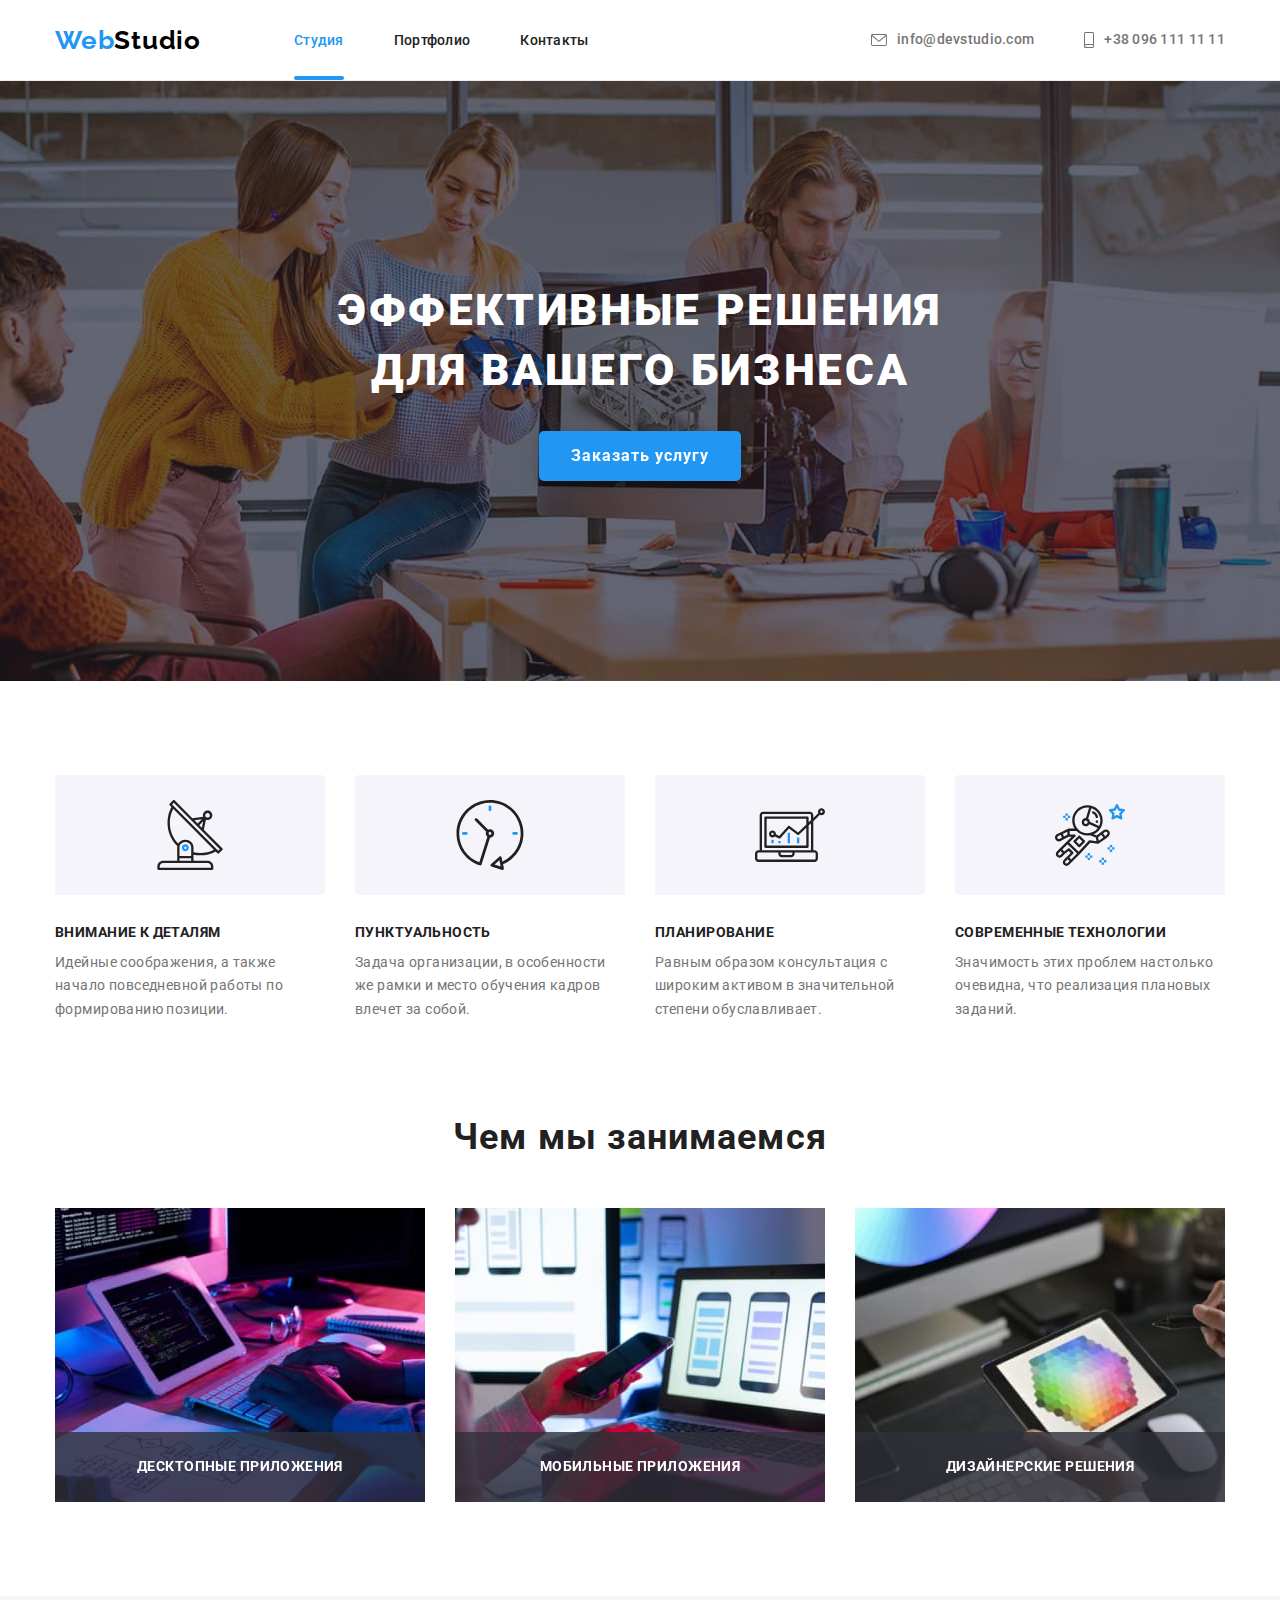
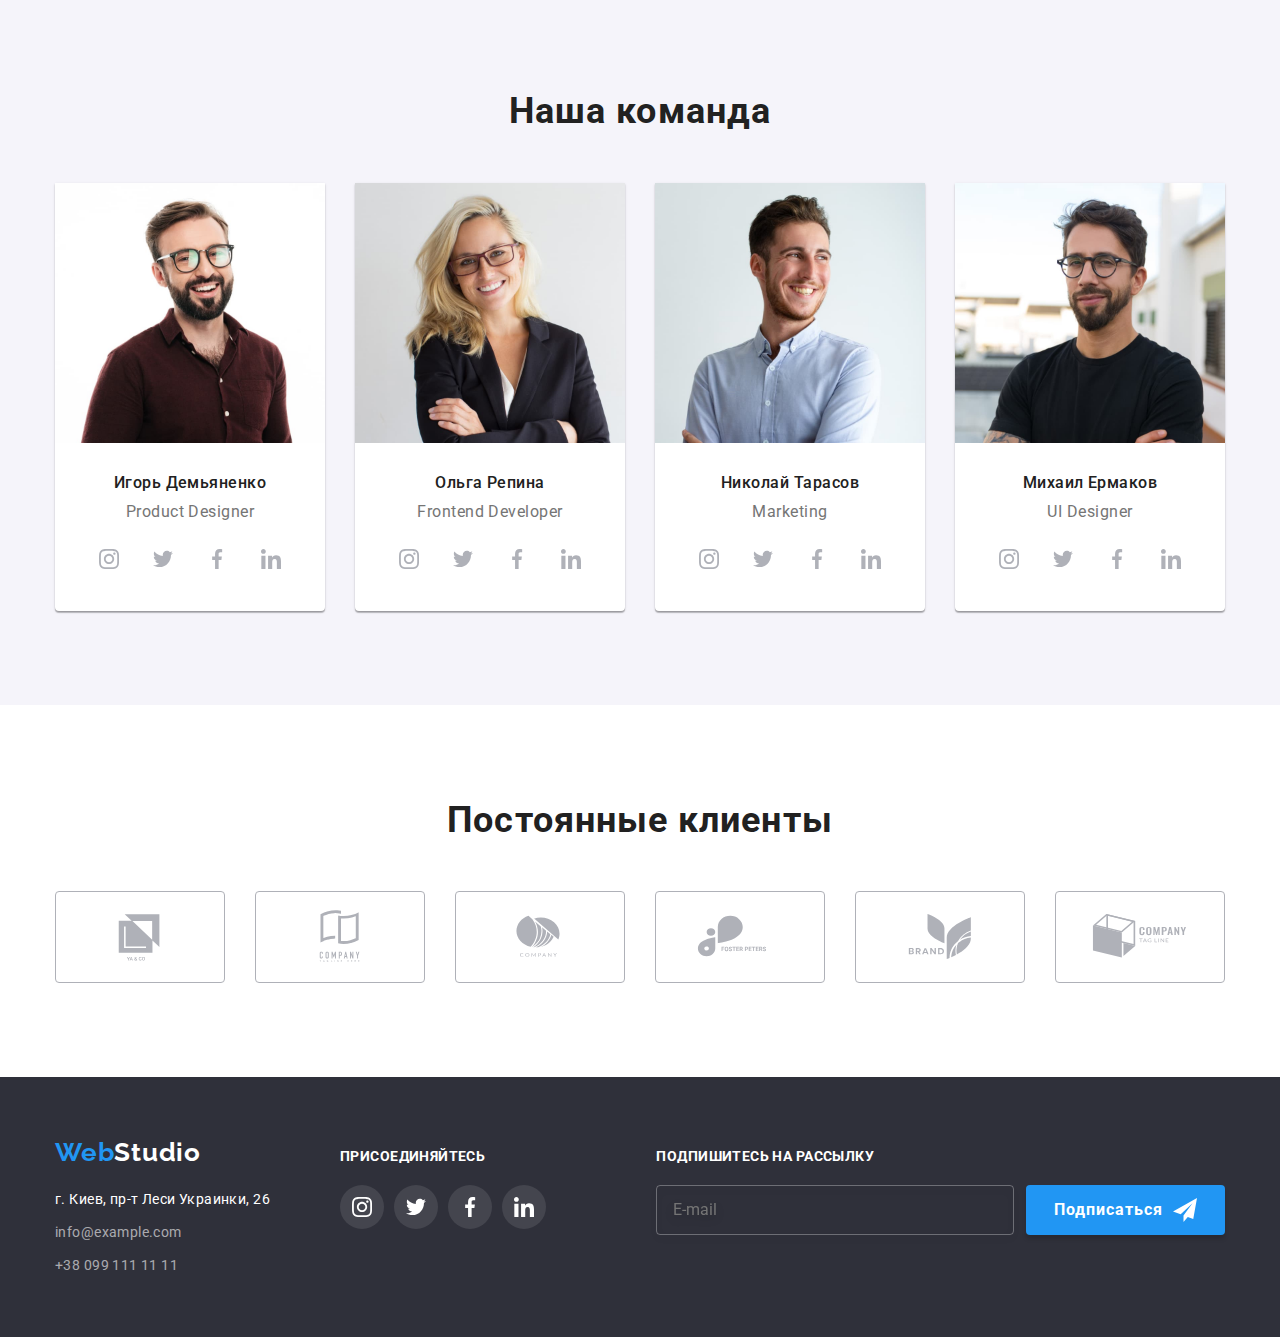
==== index.html @ 5e2c4883 "исходники" ====
<!DOCTYPE html>
<html lang="ru">
  <head>
    <meta charset="UTF-8" />
    <meta http-equiv="X-UA-Compatible" content="IE=edge" />
    <meta name="viewport" content="width=device-width, initial-scale=1.0" />
    <title>Студия</title>
    <link rel="icon" type="image/png" href=".//images/logo-webstudio.svg" />
    <link
      href="https://fonts.googleapis.com/css2?family=Raleway:wght@700&family=Roboto:wght@400;500;700;900&display=swap"
      rel="stylesheet"
    />
    <link
      rel="stylesheet"
      href="https://cdnjs.cloudflare.com/ajax/libs/modern-normalize/1.1.0/modern-normalize.min.css"
    />
    <link rel="stylesheet" href="./css/styles.css" />
  </head>

  <body>
    <!-- Хэдэр -->
    <header class="header">
      <div class="container">
        <nav class="header-nav">
          <a class="logo" lang="en" href="./index.html"
            >Web<span class="logo-black">Studio</span></a
          >
          <ul class="header-nav-list">
            <li class="header-nav-item">
              <a class="header-nav-link current" href="./index.html">Студия</a>
            </li>
            <li class="header-nav-item">
              <a class="header-nav-link" href="./portfolio.html">Портфолио</a>
            </li>
            <li class="header-nav-item">
              <a class="header-nav-link" href="">Контакты</a>
            </li>
          </ul>
        </nav>

        <ul class="header-contacts-list">
          <li class="header-contacts-item">
            <a class="header-contacts" lang="en" href="mailto:info@devstudio.com">
              <svg class="header-icon" width="16" height="12">
                <use href="./images/icons.svg#mail"></use>
              </svg>
              info@devstudio.com
            </a>
          </li>
          <li class="header-contacts-item">
            <a class="header-contacts" href="tel:+380961111111">
              <svg class="header-icon" width="10" height="16">
                <use href="./images/icons.svg#phone"></use>
              </svg>
              +38 096 111 11 11
            </a>
          </li>
        </ul>
      </div>
    </header>

    <!-- Герой -->
    <main>
      <section class="hero section">
        <div class="container">
          <h1 class="hero-title">
            Эффективные решения <br />
            для вашего бизнеса
          </h1>
          <button class="hero-btn" type="button" data-modal-open>Заказать услугу</button>
        </div>
      </section>

      <!-- Модалка -->

      <div class="backdrop is-hidden" data-modal>
        <div class="modal">
          <button class="modal-close-btn" type="button" data-modal-close>
            <svg width="11" height="11">
              <use href="./images/icons.svg#close-modal-btn"></use>
            </svg>
          </button>

          <p class="modal-title">Оставьте свои данные, мы вам перезвоним</p>

          <form name="modal-form">
            <div class="form-wrapper">
              <label class="form-label" for="name">Имя</label>
              <input class="form-input" type="text" name="name" id="name" />
              <svg class="form-icon" width="18" height="18">
                <use href="./images/icons.svg#modal-icon-1"></use>
              </svg>
            </div>
            <div class="form-wrapper">
              <label class="form-label" for="tel">Телефон</label>
              <input class="form-input" type="tel" name="phone" id="tel" />
              <svg class="form-icon" width="18" height="18">
                <use href="./images/icons.svg#modal-icon-2"></use>
              </svg>
            </div>
            <div class="form-wrapper">
              <label class="form-label" for="mail">Почта</label>
              <input class="form-input" type="mail" name="mail" id="mail" />
              <svg class="form-icon" width="18" height="18">
                <use href="./images/icons.svg#modal-icon-3"></use>
              </svg>
            </div>
            <div class="form-wrapper">
              <label class="form-label" for="comment">Комментарий</label>
              <textarea
                class="form-textarea"
                name="comment"
                id="comment"
                placeholder="Введите текст"
              ></textarea>
            </div>

            <label class="agreements-label" for="agreements">
              <input class="agreements-input" type="checkbox" name="agreements" id="agreements" />
              <span class="agreements-checkbox">
                <svg width="15" height="15">
                  <use href="./images/icons.svg#check"></use>
                </svg>
              </span>
              Соглашаюсь с рассылкой и принимаю <a href="">Условия договора</a>
            </label>

            <button class="modal-submit-btn" type="submit">Отправить</button>
          </form>
        </div>
      </div>

      <!-- Преимущества -->
      <section class="advantages section">
        <div class="container">
          <h2 hidden>Преимущества</h2>
          <ul class="advantages-list">
            <li class="advantages-item">
              <div class="advanteges-box">
                <svg width="70" height="70">
                  <use href="./images/icons.svg#antenna"></use>
                </svg>
              </div>
              <h3 class="advantages-title">Внимание к деталям</h3>
              <p class="advantages-text">
                Идейные соображения, а также начало повседневной работы по формированию позиции.
              </p>
            </li>
            <li class="advantages-item">
              <div class="advanteges-box">
                <svg width="70" height="70">
                  <use href="./images/icons.svg#clock"></use>
                </svg>
              </div>
              <h3 class="advantages-title">Пунктуальность</h3>
              <p class="advantages-text">
                Задача организации, в особенности же рамки и место обучения кадров влечет за собой.
              </p>
            </li>
            <li class="advantages-item">
              <div class="advanteges-box">
                <svg width="70" height="70">
                  <use href="./images/icons.svg#diagram"></use>
                </svg>
              </div>
              <h3 class="advantages-title">Планирование</h3>
              <p class="advantages-text">
                Равным образом консультация с широким активом в значительной степени обуславливает.
              </p>
            </li>
            <li class="advantages-item">
              <div class="advanteges-box">
                <svg width="70" height="70">
                  <use href="./images/icons.svg#astronaut"></use>
                </svg>
              </div>
              <h3 class="advantages-title">Современные технологии</h3>
              <p class="advantages-text">
                Значимость этих проблем настолько очевидна, что реализация плановых заданий.
              </p>
            </li>
          </ul>
        </div>
      </section>

      <!-- Чем мы занимаемся -->
      <section class="benefits">
        <div class="container">
          <h2 class="benefits-title">Чем мы занимаемся</h2>
          <ul class="benefits-list">
            <li class="benefits-item">
              <img
                src="./images/studio/what-are-we-doing/what-are-we-doing-1.jpg"
                alt="Написание кода на планшете и компьютере"
                width="370"
                height="294"
              />
              <p class="benefits-text">Десктопные приложения</p>
            </li>
            <li class="benefits-item">
              <img
                src="./images/studio/what-are-we-doing/what-are-we-doing-2.jpg"
                alt="Адаптация приложения на мобильный телефон"
                width="370"
                height="294"
              />
              <p class="benefits-text">Мобильные приложения</p>
            </li>
            <li class="benefits-item">
              <img
                src="./images/studio/what-are-we-doing/what-are-we-doing-3.jpg"
                alt="Подбор цвета на цветовой палитре с планшета"
                width="370"
                height="294"
              />
              <p class="benefits-text">Дизайнерские решения</p>
            </li>
          </ul>
        </div>
      </section>

      <!-- Наша команда -->
      <section class="team section">
        <div class="container">
          <h2 class="team-title">Наша команда</h2>
          <ul class="team-list">
            <li class="team-item">
              <img
                src="./images/studio/our-team/our-team-igor-demyanenko.jpg"
                alt="Игорь Демьяненко Дизайнер продукта"
                width="270"
                height="260"
              />
              <div class="team-box">
                <h3 class="team-specialist">Игорь Демьяненко</h3>
                <p class="team-profession">Product Designer</p>
                <ul class="soсial-list">
                  <li class="social-item">
                    <a class="social-link" href="">
                      <svg class="social-icon" width="20" height="20">
                        <use href="./images/icons.svg#instagram"></use>
                      </svg>
                    </a>
                  </li>
                  <li class="social-item">
                    <a class="social-link" href="">
                      <svg class="social-icon" width="20" height="20">
                        <use href="./images/icons.svg#twitter"></use>
                      </svg>
                    </a>
                  </li>
                  <li class="social-item">
                    <a class="social-link" href="">
                      <svg class="social-icon" width="20" height="20">
                        <use href="./images/icons.svg#facebook"></use>
                      </svg>
                    </a>
                  </li>
                  <li class="social-item">
                    <a class="social-link" href="">
                      <svg class="social-icon" width="20" height="20">
                        <use href="./images/icons.svg#linkedin"></use>
                      </svg>
                    </a>
                  </li>
                </ul>
              </div>
            </li>
            <li class="team-item">
              <img
                src="./images/studio/our-team/our-team-olga-repina.jpg"
                alt="Ольга Репина Фронтенд-разработчик"
                width="270"
                height="260"
              />
              <div class="team-box">
                <h3 class="team-specialist">Ольга Репина</h3>
                <p class="team-profession">Frontend Developer</p>
                <ul class="soсial-list">
                  <li class="social-item">
                    <a class="social-link" href="">
                      <svg class="social-icon" width="20" height="20">
                        <use href="./images/icons.svg#instagram"></use>
                      </svg>
                    </a>
                  </li>
                  <li class="social-item">
                    <a class="social-link" href="">
                      <svg class="social-icon" width="20" height="20">
                        <use href="./images/icons.svg#twitter"></use>
                      </svg>
                    </a>
                  </li>
                  <li class="social-item">
                    <a class="social-link" href="">
                      <svg class="social-icon" width="20" height="20">
                        <use href="./images/icons.svg#facebook"></use>
                      </svg>
                    </a>
                  </li>
                  <li class="social-item">
                    <a class="social-link" href="">
                      <svg class="social-icon" width="20" height="20">
                        <use href="./images/icons.svg#linkedin"></use>
                      </svg>
                    </a>
                  </li>
                </ul>
              </div>
            </li>
            <li class="team-item">
              <img
                src="./images/studio/our-team/our-team-nikolai-tarasov.jpg"
                alt="Николай Тарасов Маркетолог"
                width="270"
                height="260"
              />
              <div class="team-box">
                <h3 class="team-specialist">Николай Тарасов</h3>
                <p class="team-profession">Marketing</p>
                <ul class="soсial-list">
                  <li class="social-item">
                    <a class="social-link" href="">
                      <svg class="social-icon" width="20" height="20">
                        <use href="./images/icons.svg#instagram"></use>
                      </svg>
                    </a>
                  </li>
                  <li class="social-item">
                    <a class="social-link" href="">
                      <svg class="social-icon" width="20" height="20">
                        <use href="./images/icons.svg#twitter"></use>
                      </svg>
                    </a>
                  </li>
                  <li class="social-item">
                    <a class="social-link" href="">
                      <svg class="social-icon" width="20" height="20">
                        <use href="./images/icons.svg#facebook"></use>
                      </svg>
                    </a>
                  </li>
                  <li class="social-item">
                    <a class="social-link" href="">
                      <svg class="social-icon" width="20" height="20">
                        <use href="./images/icons.svg#linkedin"></use>
                      </svg>
                    </a>
                  </li>
                </ul>
              </div>
            </li>
            <li class="team-item">
              <img
                src="./images/studio/our-team/our-team-mikhail-ermakov.jpg"
                alt="Михаил Ермаков Дизайнер пользовательского интерфейса"
                width="270"
                height="260"
              />
              <div class="team-box">
                <h3 class="team-specialist">Михаил Ермаков</h3>
                <p class="team-profession">UI Designer</p>
                <ul class="soсial-list">
                  <li class="social-item">
                    <a class="social-link" href="">
                      <svg class="social-icon" width="20" height="20">
                        <use href="./images/icons.svg#instagram"></use>
                      </svg>
                    </a>
                  </li>
                  <li class="social-item">
                    <a class="social-link" href="">
                      <svg class="social-icon" width="20" height="20">
                        <use href="./images/icons.svg#twitter"></use>
                      </svg>
                    </a>
                  </li>
                  <li class="social-item">
                    <a class="social-link" href="">
                      <svg class="social-icon" width="20" height="20">
                        <use href="./images/icons.svg#facebook"></use>
                      </svg>
                    </a>
                  </li>
                  <li class="social-item">
                    <a class="social-link" href="">
                      <svg class="social-icon" width="20" height="20">
                        <use href="./images/icons.svg#linkedin"></use>
                      </svg>
                    </a>
                  </li>
                </ul>
              </div>
            </li>
          </ul>
        </div>
      </section>

      <!-- Наши клиенты -->
      <section class="section clients">
        <div class="container">
          <h2 class="clients-title">Постоянные клиенты</h2>
          <ul class="clients-list">
            <li class="clients-item">
              <a class="clients-link" href="">
                <svg class="social-icon" width="106" height="60">
                  <use href="./images/icons.svg#logo-1"></use>
                </svg>
              </a>
            </li>
            <li class="clients-item">
              <a class="clients-link" href="">
                <svg class="social-icon" width="106" height="60">
                  <use href="./images/icons.svg#logo-2"></use>
                </svg>
              </a>
            </li>
            <li class="clients-item">
              <a class="clients-link" href="">
                <svg class="social-icon" width="106" height="60">
                  <use href="./images/icons.svg#logo-3"></use>
                </svg>
              </a>
            </li>
            <li class="clients-item">
              <a class="clients-link" href="">
                <svg class="social-icon" width="106" height="60">
                  <use href="./images/icons.svg#logo-4"></use>
                </svg>
              </a>
            </li>
            <li class="clients-item">
              <a class="clients-link" href="">
                <svg class="social-icon" width="106" height="60">
                  <use href="./images/icons.svg#logo-5"></use>
                </svg>
              </a>
            </li>
            <li class="clients-item">
              <a class="clients-link" href="">
                <svg class="social-icon" width="106" height="60">
                  <use href="./images/icons.svg#logo-6"></use>
                </svg>
              </a>
            </li>
          </ul>
        </div>
      </section>
    </main>

    <!-- Футер -->
    <footer class="footer">
      <div class="container">
        <div class="footer-list">
          <div class="footer-item">
            <a class="logo" lang="en" href="./index.html"
              >Web<span class="logo-white">Studio</span>
            </a>
            <address class="address">
              <ul class="address-list">
                <li class="address-item">
                  <a
                    class="footer-address"
                    href="https://www.google.com/maps/place/%D0%B1%D1%83%D0%BB.+%D0%9B%D0%B5%D1%81%D0%B8+%D0%A3%D0%BA%D1%80%D0%B0%D0%B8%D0%BD%D0%BA%D0%B8,+26,+%D0%9A%D0%B8%D0%B5%D0%B2,+02000/@50.4265807,30.5383858,17z/data=!3m1!4b1!4m5!3m4!1s0x40d4cf0e033ecbe9:0x57a4dffefec77da0!8m2!3d50.4265807!4d30.5383858"
                    target="_blank"
                    rel="noreferrer noopener"
                  >
                    г. Киев, пр-т Леси Украинки, 26
                  </a>
                </li>
                <li class="address-item">
                  <a class="footer-contacts" lang="en" href="mailto:info@example.com"
                    >info@example.com</a
                  >
                </li>
                <li class="address-item">
                  <a class="footer-contacts" href="tel:+380991111111">+38 099 111 11 11</a>
                </li>
              </ul>
            </address>
          </div>
          <div class="footer-item">
            <p class="footer-title">присоединяйтесь</p>
            <ul class="soсial-list">
              <li class="social-item">
                <a class="social-link for-footer" href="">
                  <svg class="social-icon" width="20" height="20">
                    <use href="./images/icons.svg#instagram"></use>
                  </svg>
                </a>
              </li>
              <li class="social-item">
                <a class="social-link for-footer" href="">
                  <svg class="social-icon" width="20" height="20">
                    <use href="./images/icons.svg#twitter"></use>
                  </svg>
                </a>
              </li>
              <li class="social-item">
                <a class="social-link for-footer" href="">
                  <svg class="social-icon" width="20" height="20">
                    <use href="./images/icons.svg#facebook"></use>
                  </svg>
                </a>
              </li>
              <li class="social-item">
                <a class="social-link for-footer" href="">
                  <svg class="social-icon" width="20" height="20">
                    <use href="./images/icons.svg#linkedin"></use>
                  </svg>
                </a>
              </li>
            </ul>
          </div>
          <div class="footer-item form">
            <p class="footer-title">Подпишитесь на рассылку</p>
            <form form="footer-form">
              <div class="footer-form-wrapper">
                <input class="footer-input" placeholder="E-mail" type="mail" name="mail" />
                <button class="footer-btn" type="submit">
                  Подписаться
                  <svg class="footer-btn-icon" width="24" height="24">
                    <use href="./images/icons.svg#send"></use>
                  </svg>
                </button>
              </div>
            </form>
          </div>
        </div>
      </div>
    </footer>

    <!-- JS -->

    <script src="./js/modal.js"></script>
  </body>
</html>
---- css/styles.css ----
:root {
  --primary-text-color: #757575;
  --secondary-text-color: #212121;
  --white-text-color: #ffffff;
  --hover-text-color: #2196f3;
  --logo-text-color: #2196f3;
  --logo-header: #000000;
  --logo-footer: #ffffff;
  --hero-text-color: #ffffff;
  --footer-contacts-text: rgba(255, 255, 255, 0.6);
  --white-bgc: #ffffff;
  --primary-bgc: #2f303a;
  --secondary-bgc: #f5f4fa;
  --btn-bgc: #2196f3;
  --btn-hover: #188ce8;
  --cubic: cubic-bezier(0.4, 0, 0.2, 1);
}

h1,
h2,
h3,
h4,
h5,
h6 {
  margin: 0;
}

p {
  margin: 0;
}

ul {
  list-style: none;
  margin: 0;
  padding: 0;
}

body {
  color: var(--primary-text-color);
  background-color: var(--white-bgc);
  font-family: roboto, sans-serif;
}

svg {
  fill: currentColor;
}

.container {
  width: 1200px;
  padding-left: 15px;
  padding-right: 15px;
  margin: auto;
}

.section {
  padding-top: 94px;
  padding-bottom: 94px;
}

/* ----------------------Хэдэр----------------------- */

.header .container {
  display: flex;
  align-items: center;
}

.header {
  border-bottom: 1px solid #ececec;
}

.header-nav {
  display: flex;
  align-items: center;
}

.header-nav-list {
  display: flex;
  margin-left: 93px;
}

.header-nav-item:not(:first-child) {
  margin-left: 50px;
}

.header-contacts-list {
  display: flex;
  margin-left: auto;
}

.header-contacts-item:not(:first-child) {
  margin-left: 50px;
}

.logo {
  padding-top: 24px;
  padding-bottom: 24px;
  color: var(--logo-text-color);
  font-family: Raleway;
  font-weight: 700;
  font-size: 26px;
  line-height: 1.19;
  letter-spacing: 0.03em;
  text-decoration: none;
}

.logo-black {
  color: var(--logo-header);
}

.header-nav-link.current {
  color: var(--hover-text-color);
}

.header-nav-link {
  position: relative;
  padding-top: 32px;
  padding-bottom: 32px;
  color: var(--secondary-text-color);
  font-weight: 500;
  font-size: 14px;
  line-height: 1.14;
  letter-spacing: 0.02em;
  text-decoration: none;
  transition: color 250ms var(--cubic);
}

.header-nav-link:hover,
.header-nav-link:focus {
  color: var(--hover-text-color);
}

.header-nav-link.current::after {
  content: '';
  position: absolute;
  width: 100%;
  height: 4px;
  bottom: 0;
  left: 0;
  border-radius: 2px;
  background-color: var(--hover-text-color);
}

.header-icon {
  fill: currentColor;
  margin-right: 10px;
}

.header-contacts {
  display: flex;
  align-items: center;
  padding-top: 32px;
  padding-bottom: 32px;
  color: var(--primary-text-color);
  font-weight: 500;
  font-size: 14px;
  line-height: 1.14;
  letter-spacing: 0.02em;
  text-decoration: none;
  transition: color 250ms var(--cubic);
}

.header-contacts:hover,
.header-contacts:focus {
  color: var(--hover-text-color);
}

/* ----------------------Герой----------------------- */

.hero.section {
  padding-top: 200px;
  padding-bottom: 200px;
  text-align: center;
  max-width: 1600px;
  margin-left: auto;
  margin-right: auto;
  background-image: linear-gradient(rgba(47, 48, 58, 0.4), rgba(47, 48, 58, 0.4)),
    url(../images/studio/hero.jpg);
  background-repeat: no-repeat;
  background-position: center;
  background-size: cover;
}

.hero-title {
  margin-bottom: 30px;
  font-weight: 900;
  font-size: 44px;
  line-height: 1.36;
  letter-spacing: 0.06em;
  text-transform: uppercase;
  color: var(--hero-text-color);
}

.hero-btn {
  padding: 10px 32px;
  color: var(--hero-text-color);
  font-family: Roboto, sans-serif;
  font-weight: 700;
  font-size: 16px;
  line-height: 1.87;
  letter-spacing: 0.06em;
  background-color: var(--btn-bgc);
  border-radius: 5px;
  border: 0;
  cursor: pointer;
  filter: drop-shadow(0px 4px 4px rgba(0, 0, 0, 0.25));
  transition: background-color 250ms var(--cubic);
}

.hero-btn:hover,
.hero-btn:focus {
  background-color: var(--btn-hover);
}

/* ----------------------Модалка----------------------- */

.backdrop {
  position: fixed;
  top: 0;
  left: 0;
  width: 100%;
  height: 100%;
  background: rgba(0, 0, 0, 0.2);
  opacity: 1;
  transition: opacity 250ms var(--cubic);
}

.backdrop.is-hidden {
  opacity: 0;
  pointer-events: none;
}

.backdrop.is-hidden .modal {
  transform: translate(-50%, -50%) scale(0.1);
}

.modal {
  position: absolute;
  top: 50%;
  left: 50%;
  transform: translate(-50%, -50%) scale(1);
  min-width: 528px;
  min-height: 581px;
  padding: 40px;
  border-radius: 4px;
  background-color: #ffffff;
  filter: drop-shadow(0px 4px 4px rgba(0, 0, 0, 0.25));
  transition: transform 250ms var(--cubic);
}

.modal-close-btn {
  position: absolute;
  top: 0;
  right: 0;
  padding: 0;
  display: flex;
  justify-content: center;
  align-items: center;
  margin-top: 8px;
  margin-right: 8px;
  width: 30px;
  height: 30px;
  color: #000000;
  border-width: 1px;
  border-radius: 50%;
  border-color: rgba(0, 0, 0, 0.1);
  background-color: #ffffff;
  cursor: pointer;
  transition: color 250ms var(--cubic);
  scale: 1;
}

.modal-close-btn:hover,
.modal-close-btn:focus {
  color: var(--hover-text-color);
}

.modal-title {
  font-weight: 700;
  font-size: 20px;
  line-height: 1.15;
  text-align: center;
  letter-spacing: 0.03em;
  color: #212121;
  margin-bottom: 12px;
}

.form-wrapper {
  position: relative;
}

.form-wrapper + .form-wrapper {
  margin-top: 10px;
}

.form-label {
  display: block;
  max-width: min-content;
  font-size: 12px;
  line-height: 1.17;
  letter-spacing: 0.01em;
}

.form-input {
  width: 100%;
  height: 40px;
  margin-top: 4px;
  padding: 0px 0px 0px 42px;
  border: 1px solid rgba(33, 33, 33, 0.2);
  border-radius: 4px;
  outline: none;
  transition: border 250ms var(--cubic);
}

.form-input:hover,
.form-input:focus {
  border: 1px solid #2196f3;
  cursor: pointer;
}

.form-icon {
  position: absolute;
  left: 3%;
  top: 55%;
  color: #212121;
  transition: color 250ms var(--cubic);
}

.form-input:hover + .form-icon,
.form-input:focus + .form-icon {
  color: var(--hover-text-color);
}

.form-textarea {
  height: 120px;
  margin-top: 4px;
  padding: 12px 16px;
  display: block;
  width: 100%;
  resize: none;
  border: 1px solid rgba(33, 33, 33, 0.2);
  border-radius: 4px;
  font-size: 14px;
  line-height: 1.14;
  letter-spacing: 0.01em;
  color: var(--primary-text-color);
  outline: none;
  transition: border 250ms var(--cubic);
}

.form-textarea::placeholder {
  font-size: 14px;
  line-height: 1.14;
  letter-spacing: 0.01em;
  color: rgba(117, 117, 117, 0.5);
}

.form-textarea:hover,
.form-textarea:focus {
  border: 1px solid #2196f3;
  cursor: pointer;
}

.agreements-label {
  margin-top: 20px;
  display: flex;
  justify-content: center;
  align-items: center;
  height: 24px;
  font-size: 14px;
  line-height: 2;
  letter-spacing: 0.03em;
}

.agreements-label a {
  margin-left: 3px;
  color: #2196f3;
}

.agreements-input {
  position: absolute;
  white-space: nowrap;
  width: 1px;
  height: 1px;
  overflow: hidden;
  border: 0;
  padding: 0;
  clip: rect(0 0 0 0);
  clip-path: inset(50%);
  margin: -1px;
}

.agreements-checkbox {
  display: flex;
  justify-content: center;
  align-items: center;
  margin-right: 8px;
  width: 15px;
  height: 15px;
  background-color: #ffffff;
  border: 2px solid #000000;
  border-radius: 4px;
  box-shadow: 0px 4px 4px rgba(0, 0, 0, 0.25);
  transition: background-color 250ms var(--cubic);
}

.agreements-input:checked + .agreements-checkbox {
  background-color: var(--hover-text-color);
  border: 2px solid var(--hover-text-color);
  box-shadow: none;
}

.modal-submit-btn {
  display: block;
  margin-top: 30px;
  margin-left: auto;
  margin-right: auto;
  padding: 10px 55px;
  color: var(--hero-text-color);
  font-family: Roboto, sans-serif;
  font-weight: 700;
  font-size: 16px;
  line-height: 1.87;
  letter-spacing: 0.06em;
  text-shadow: 0px 4px 4px rgba(0, 0, 0, 0.25);
  background-color: var(--btn-bgc);
  border-radius: 5px;
  border: 0;
  cursor: pointer;
  filter: drop-shadow(0px 4px 4px rgba(0, 0, 0, 0.25));
  transition: background-color 250ms var(--cubic);
}

.modal-submit-btn:hover,
.modal-submit-btn:focus {
  background-color: var(--btn-hover);
}

/* ----------------------Примущества----------------------- */

.advantages-list {
  display: flex;
}

.advanteges-box {
  display: flex;
  align-items: center;
  justify-content: center;
  height: 120px;
  margin-bottom: 30px;
  background-color: #f5f4fa;
  border-radius: 4px;
}

.advantages-item {
  min-width: 270px;
}

.advantages-item:not(:first-child) {
  margin-left: 30px;
}

.advantages-title {
  margin-bottom: 10px;
  color: var(--secondary-text-color);
  font-weight: 700;
  font-size: 14px;
  line-height: 1.14;
  letter-spacing: 0.03em;
  text-transform: uppercase;
}

.advantages-text {
  font-size: 14px;
  line-height: 1.71;
  letter-spacing: 0.03em;
}

/* Оформление заголовков для "Чем мы занимаемся" и "Наша команда" */

.benefits-title,
.team-title,
.clients-title {
  color: var(--secondary-text-color);
  font-weight: 700;
  font-size: 36px;
  line-height: 1.17;
  text-align: center;
  letter-spacing: 0.03em;
  margin-bottom: 50px;
}

/* ----------------------Чем мы занимаемся----------------------- */

.benefits {
  padding-bottom: 94px;
}

.benefits-list {
  display: flex;
}

.benefits-item {
  position: relative;
}

.benefits-item:not(:first-child) {
  margin-left: 30px;
}

.benefits-text {
  display: flex;
  justify-content: center;
  align-items: center;
  position: absolute;
  width: 100%;
  min-height: 70px;
  left: 0;
  bottom: 0;
  font-weight: 700;
  font-size: 14px;
  line-height: 1.14;
  letter-spacing: 0.03em;
  text-transform: uppercase;
  color: #ffffff;
  background-color: rgba(47, 48, 58, 0.8);
}

.benefits-item img {
  display: block;
}

/* ----------------------Наша команда----------------------- */

.team {
  background-color: var(--secondary-bgc);
}

.team-list {
  display: flex;
  flex-wrap: wrap;
  margin-left: calc(-1 * 30px);
  margin-top: calc(-1 * 30px);
}

.team-item > img {
  display: block;
}

.team-item {
  justify-content: center;
  flex-basis: calc(100% / 4 - 30px);
  margin-left: 30px;
  margin-top: 30px;
  background: #ffffff;
  box-shadow: 0px 1px 3px rgba(0, 0, 0, 0.12), 0px 1px 1px rgba(0, 0, 0, 0.14),
    0px 2px 1px rgba(0, 0, 0, 0.2);
  border-radius: 0px 0px 4px 4px;
}

.team-item:not(:first-child) {
  margin-left: 30px;
}

.team-box {
  padding-top: 30px;
  padding-bottom: 30px;
}

.team-specialist {
  color: var(--secondary-text-color);
  font-weight: 500;
  font-size: 16px;
  line-height: 1.19;
  letter-spacing: 0.03em;
  text-align: center;
  margin-bottom: 10px;
}

.team-profession {
  font-size: 16px;
  line-height: 1.19;
  letter-spacing: 0.03em;
  text-align: center;
  margin-bottom: 16px;
}

.soсial-list {
  display: flex;
  justify-content: center;
  align-items: center;
}

.social-item {
  display: flex;
  align-items: center;
  justify-content: center;
}

.social-item:not(:last-child) {
  margin-right: 10px;
}

.social-link {
  width: 44px;
  height: 44px;
  padding: 12px;
  color: #afb1b8;
  text-decoration: none;
  border-radius: 50px;
  transition: color 250ms var(--cubic), background-color 250ms var(--cubic);
}

.social-link:hover,
.social-link:focus {
  background-color: #2196f3;
  color: #ffffff;
}

.social-icon {
  fill: currentColor;
}

/* ----------------------Постоянные клиенты----------------------- */
.clients-list {
  display: flex;
  flex-wrap: wrap;
  margin-left: calc(-1 * 30px);
  margin-top: calc(-1 * 30px);
}

.clients-item {
  flex-basis: calc(100% / 6 - 30px);
  margin-left: 30px;
  margin-top: 30px;
}

.clients-link {
  display: flex;
  justify-content: center;
  align-items: center;
  width: 170px;
  height: 92px;
  color: #afb1b8;
  border: 1px solid #afb1b8;
  border-radius: 4px;
  transition: color 250ms var(--cubic), border 250ms var(--cubic);
}

.clients-link:hover,
.clients-link:focus {
  color: var(--hover-text-color);
  border: 1px solid var(--hover-text-color);
}

/* ----------------------Футер----------------------- */

.footer {
  background-color: var(--primary-bgc);
  padding-top: 60px;
  padding-bottom: 60px;
}

.logo-white {
  color: var(--logo-footer);
}

.footer .logo {
  margin-bottom: 20px;
  padding: 0px;
}

.footer-list {
  display: flex;
  align-items: baseline;
}

.footer-item:not(:last-child) {
  margin-right: 70px;
}

.footer-item:last-child {
  margin-left: auto;
}

.address {
  margin-top: 20px;
}

.footer .address {
  font-style: normal;
}

.address-item:not(:first-child) {
  margin-top: 9px;
}

.footer-address {
  color: var(--white-text-color);
  font-size: 14px;
  line-height: 1.71;
  letter-spacing: 0.03em;
  text-decoration: none;
  display: block;
}

.footer-contacts {
  font-size: 14px;
  line-height: 1.71;
  letter-spacing: 0.03em;
  color: var(--footer-contacts-text);
  text-decoration: none;
}

.footer-title {
  margin-bottom: 20px;
  font-weight: 700;
  font-size: 14px;
  line-height: 1.14;
  letter-spacing: 0.03em;
  text-transform: uppercase;
  color: #ffffff;
}

.social-link.for-footer {
  color: #ffffff;
  background-color: rgba(255, 255, 255, 0.1);
  transition: background-color 250ms var(--cubic);
}

.social-link.for-footer:hover,
.social-link.for-footer:focus {
  background-color: var(--hover-text-color);
}

.footer-form-wrapper {
  display: flex;
}

.footer-input {
  width: 358px;
  height: 50px;
  margin-right: 12px;
  padding-left: 16px;
  padding-top: 15px;
  padding-bottom: 15px;

  color: var(--primary-text-color);

  background-color: transparent;
  border: 1px solid rgba(255, 255, 255, 0.3);
  border-radius: 4px;
  outline: none;
  filter: drop-shadow(0px 4px 4px rgba(0, 0, 0, 0.15));
}

.footer-input:focus {
  border: 2px solid rgba(255, 255, 255, 0.3);
}

.footer-btn {
  display: flex;
  justify-content: center;
  align-items: center;

  padding: 10px 28px;

  font-family: Roboto, sans-serif;
  font-weight: 700;
  font-size: 16px;
  line-height: 1.87;
  letter-spacing: 0.06em;
  color: #ffffff;

  border: none;
  border-radius: 4px;
  background-color: #2196f3;
  box-shadow: 0px 4px 4px rgba(0, 0, 0, 0.15);

  cursor: pointer;
  transition: background-color 250ms var(--cubic);
}

.footer-btn:hover,
.footer-btn:focus {
  background-color: var(--btn-hover);
}

.footer-btn-icon {
  margin-left: 10px;
}

/* ----------------------Портфолио----------------------- */

.filter-list {
  display: flex;
  justify-content: center;
  margin-bottom: 50px;
}

.filter-item:not(:first-child) {
  margin-left: 8px;
}

.btn {
  padding: 6px 22px;
  color: var(--secondary-text-color);
  font-family: Roboto, sans-serif;
  font-weight: 500;
  font-size: 16px;
  line-height: 1.62;
  text-align: center;
  letter-spacing: 0.03em;
  background-color: var(--secondary-bgc);
  border: 0;
  border-radius: 5px;
  cursor: pointer;
  filter: 0;
  transition: background-color 250ms var(--cubic), color 250ms var(--cubic),
    filter 250ms var(--cubic);
}

.btn.current {
  color: var(--white-text-color);
  background-color: var(--btn-bgc);
  filter: drop-shadow(0px 4px 4px rgba(0, 0, 0, 0.25));
}

.btn:hover,
.btn:focus {
  color: var(--white-text-color);
  background-color: var(--btn-bgc);
  filter: drop-shadow(0px 4px 4px rgba(0, 0, 0, 0.25));
}

.card-list {
  display: flex;
  flex-wrap: wrap;
  margin-left: calc(-1 * 30px);
  margin-top: calc(-1 * 30px);
}

.card-item {
  justify-content: center;
  flex-basis: calc(100% / 4 - 30px);
  margin-left: 30px;
  margin-top: 30px;
  background: #ffffff;
  box-shadow: none;
  transition: box-shadow 250ms var(--cubic);
}

.card-item a {
  text-decoration: none;
}

.card-item img {
  display: block;
}

.card-item:hover,
.card-item:focus {
  box-shadow: 0px 1px 1px rgba(0, 0, 0, 0.12), 0px 4px 4px rgba(0, 0, 0, 0.06),
    1px 4px 6px rgba(0, 0, 0, 0.16);
}

.card-box {
  padding: 20px 24px;
  background: #ffffff;
  border-left: 1px solid #eeeeee;
  border-right: 1px solid #eeeeee;
  border-bottom: 1px solid #eeeeee;
}

.card-title {
  margin-bottom: 4px;
  color: var(--secondary-text-color);
  font-weight: 700;
  font-size: 18px;
  line-height: 2;
  letter-spacing: 0.06em;
}

.card-text {
  color: var(--primary-text-color);
  font-size: 16px;
  line-height: 1.87;
  letter-spacing: 0.03em;
}

.card-img {
  position: relative;
  overflow: hidden;
}

.card-overlay {
  position: absolute;
  top: 0;
  left: 0;
  width: 100%;
  height: 100%;
  transform: translate(0%, 100%);
  padding: 63px 24px;
  font-weight: 400;
  font-size: 18px;
  line-height: 1.56;
  letter-spacing: 0.03em;
  color: #ffffff;
  background-color: rgba(33, 150, 243, 0.9);
  transition: transform 250ms var(--cubic);
}

.card-item:hover .card-overlay,
.card-item:focus .card-overlay {
  transform: translate(0%, 0%);
}
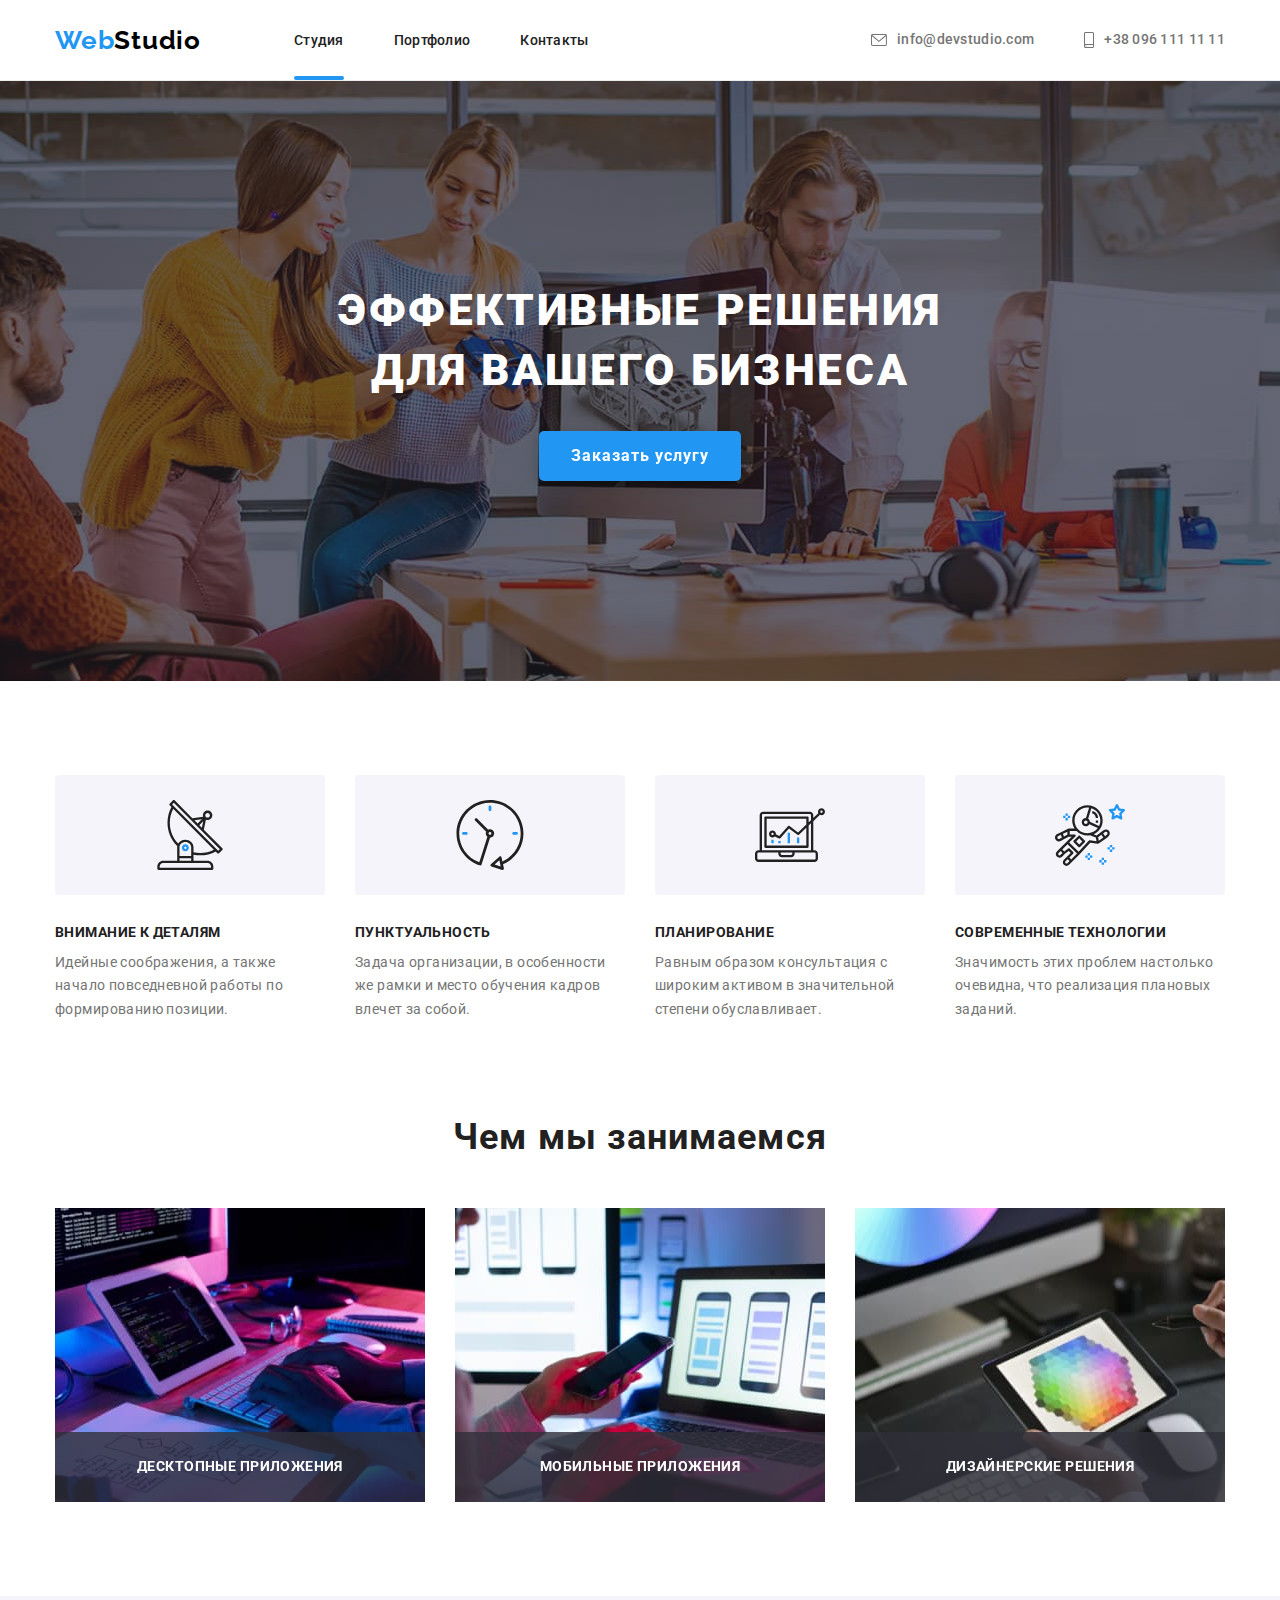
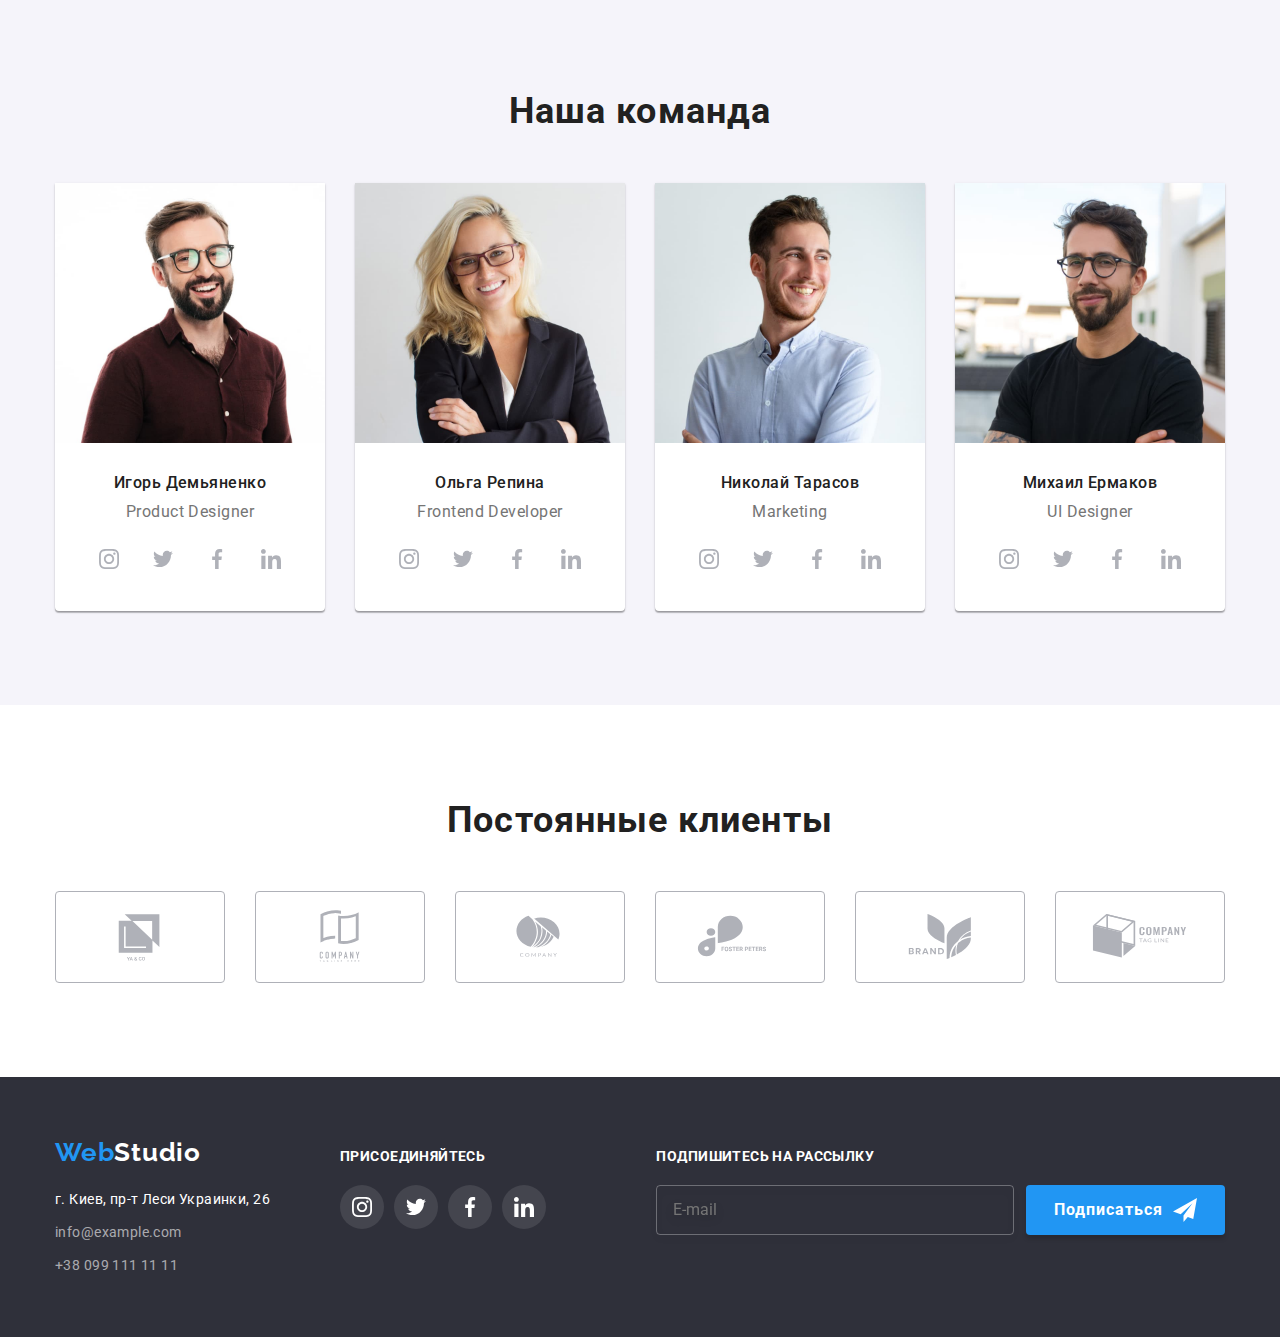
==== commit 50ac7e7c: "всё кроме <main> в портфолио" ====
--- a/index.html
+++ b/index.html
@@ -5,51 +5,47 @@
     <meta http-equiv="X-UA-Compatible" content="IE=edge" />
     <meta name="viewport" content="width=device-width, initial-scale=1.0" />
     <title>Студия</title>
-    <link rel="icon" type="image/png" href=".//images/logo-webstudio.svg" />
+    <link rel="icon" type="header-nav-itemimage/png" href=".//images/logo-webstudio.svg" />
     <link
       href="https://fonts.googleapis.com/css2?family=Raleway:wght@700&family=Roboto:wght@400;500;700;900&display=swap"
       rel="stylesheet"
     />
-    <link
-      rel="stylesheet"
-      href="https://cdnjs.cloudflare.com/ajax/libs/modern-normalize/1.1.0/modern-normalize.min.css"
-    />
-    <link rel="stylesheet" href="./css/styles.css" />
+    <link rel="stylesheet" href="./css/main.min.css" />
   </head>
 
   <body>
     <!-- Хэдэр -->
     <header class="header">
       <div class="container">
-        <nav class="header-nav">
+        <nav class="nav">
           <a class="logo" lang="en" href="./index.html"
-            >Web<span class="logo-black">Studio</span></a
+            >Web<span class="logo--black">Studio</span></a
           >
-          <ul class="header-nav-list">
-            <li class="header-nav-item">
-              <a class="header-nav-link current" href="./index.html">Студия</a>
-            </li>
-            <li class="header-nav-item">
-              <a class="header-nav-link" href="./portfolio.html">Портфолио</a>
-            </li>
-            <li class="header-nav-item">
-              <a class="header-nav-link" href="">Контакты</a>
+          <ul class="nav__list">
+            <li class="nav__item">
+              <a class="nav__link nav__link--current" href="./index.html">Студия</a>
+            </li>
+            <li class="nav__item">
+              <a class="nav__link" href="./portfolio.html">Портфолио</a>
+            </li>
+            <li class="nav__item">
+              <a class="nav__link" href="">Контакты</a>
             </li>
           </ul>
         </nav>
 
-        <ul class="header-contacts-list">
-          <li class="header-contacts-item">
-            <a class="header-contacts" lang="en" href="mailto:info@devstudio.com">
-              <svg class="header-icon" width="16" height="12">
+        <ul class="header-contacts">
+          <li class="header-contacts__item">
+            <a class="header-contacts__link" lang="en" href="mailto:info@devstudio.com">
+              <svg class="header-contacts__icon" width="16" height="12">
                 <use href="./images/icons.svg#mail"></use>
               </svg>
               info@devstudio.com
             </a>
           </li>
-          <li class="header-contacts-item">
-            <a class="header-contacts" href="tel:+380961111111">
-              <svg class="header-icon" width="10" height="16">
+          <li class="header-contacts__item">
+            <a class="header-contacts__link" href="tel:+380961111111">
+              <svg class="header-contacts__icon" width="10" height="16">
                 <use href="./images/icons.svg#phone"></use>
               </svg>
               +38 096 111 11 11
@@ -63,11 +59,11 @@
     <main>
       <section class="hero section">
         <div class="container">
-          <h1 class="hero-title">
+          <h1 class="hero__title">
             Эффективные решения <br />
             для вашего бизнеса
           </h1>
-          <button class="hero-btn" type="button" data-modal-open>Заказать услугу</button>
+          <button class="hero__btn" type="button" data-modal-open>Заказать услугу</button>
         </div>
       </section>
 
@@ -75,107 +71,113 @@
 
       <div class="backdrop is-hidden" data-modal>
         <div class="modal">
-          <button class="modal-close-btn" type="button" data-modal-close>
+          <button class="modal__icon" type="button" data-modal-close>
             <svg width="11" height="11">
               <use href="./images/icons.svg#close-modal-btn"></use>
             </svg>
           </button>
 
-          <p class="modal-title">Оставьте свои данные, мы вам перезвоним</p>
-
-          <form name="modal-form">
-            <div class="form-wrapper">
-              <label class="form-label" for="name">Имя</label>
-              <input class="form-input" type="text" name="name" id="name" />
-              <svg class="form-icon" width="18" height="18">
+          <p class="modal__title">Оставьте свои данные, мы вам перезвоним</p>
+
+          <form name="form">
+            <div class="form__wrapper">
+              <label class="form__label" for="name">Имя</label>
+              <input class="form__input" type="text" name="name" id="name" />
+              <svg class="form__icon" width="18" height="18">
                 <use href="./images/icons.svg#modal-icon-1"></use>
               </svg>
             </div>
-            <div class="form-wrapper">
-              <label class="form-label" for="tel">Телефон</label>
-              <input class="form-input" type="tel" name="phone" id="tel" />
-              <svg class="form-icon" width="18" height="18">
+            <div class="form__wrapper">
+              <label class="form__label" for="tel">Телефон</label>
+              <input class="form__input" type="tel" name="phone" id="tel" />
+              <svg class="form__icon" width="18" height="18">
                 <use href="./images/icons.svg#modal-icon-2"></use>
               </svg>
             </div>
-            <div class="form-wrapper">
-              <label class="form-label" for="mail">Почта</label>
-              <input class="form-input" type="mail" name="mail" id="mail" />
-              <svg class="form-icon" width="18" height="18">
+            <div class="form__wrapper">
+              <label class="form__label" for="mail">Почта</label>
+              <input class="form__input" type="mail" name="mail" id="mail" />
+              <svg class="form__icon" width="18" height="18">
                 <use href="./images/icons.svg#modal-icon-3"></use>
               </svg>
             </div>
-            <div class="form-wrapper">
-              <label class="form-label" for="comment">Комментарий</label>
+            <div class="form__wrapper">
+              <label class="form__label" for="comment">Комментарий</label>
               <textarea
-                class="form-textarea"
+                class="form__textarea"
                 name="comment"
                 id="comment"
                 placeholder="Введите текст"
               ></textarea>
             </div>
 
-            <label class="agreements-label" for="agreements">
-              <input class="agreements-input" type="checkbox" name="agreements" id="agreements" />
-              <span class="agreements-checkbox">
+            <label class="form__agreements-label" for="agreements">
+              <input
+                class="form__agreements-input visually-hidden"
+                type="checkbox"
+                name="agreements"
+                id="agreements"
+              />
+              <span class="form__agreements-checkbox">
                 <svg width="15" height="15">
                   <use href="./images/icons.svg#check"></use>
                 </svg>
               </span>
-              Соглашаюсь с рассылкой и принимаю <a href="">Условия договора</a>
+              Соглашаюсь с рассылкой и принимаю
+              <a class="form__agreements-link" href="">Условия договора</a>
             </label>
 
-            <button class="modal-submit-btn" type="submit">Отправить</button>
+            <button class="form__btn" type="submit">Отправить</button>
           </form>
         </div>
       </div>
 
       <!-- Преимущества -->
-      <section class="advantages section">
+      <section class="section">
         <div class="container">
-          <h2 hidden>Преимущества</h2>
-          <ul class="advantages-list">
-            <li class="advantages-item">
-              <div class="advanteges-box">
+          <h2 class="visually-hidden">Преимущества</h2>
+          <ul class="advantages">
+            <li class="advantages__item">
+              <div class="advanteges__wrapper">
                 <svg width="70" height="70">
                   <use href="./images/icons.svg#antenna"></use>
                 </svg>
               </div>
-              <h3 class="advantages-title">Внимание к деталям</h3>
-              <p class="advantages-text">
+              <h3 class="advantages__subtitle">Внимание к деталям</h3>
+              <p class="advantages__text">
                 Идейные соображения, а также начало повседневной работы по формированию позиции.
               </p>
             </li>
-            <li class="advantages-item">
-              <div class="advanteges-box">
+            <li class="advantages__item">
+              <div class="advanteges__wrapper">
                 <svg width="70" height="70">
                   <use href="./images/icons.svg#clock"></use>
                 </svg>
               </div>
-              <h3 class="advantages-title">Пунктуальность</h3>
-              <p class="advantages-text">
+              <h3 class="advantages__subtitle">Пунктуальность</h3>
+              <p class="advantages__text">
                 Задача организации, в особенности же рамки и место обучения кадров влечет за собой.
               </p>
             </li>
-            <li class="advantages-item">
-              <div class="advanteges-box">
+            <li class="advantages__item">
+              <div class="advanteges__wrapper">
                 <svg width="70" height="70">
                   <use href="./images/icons.svg#diagram"></use>
                 </svg>
               </div>
-              <h3 class="advantages-title">Планирование</h3>
-              <p class="advantages-text">
+              <h3 class="advantages__subtitle">Планирование</h3>
+              <p class="advantages__text">
                 Равным образом консультация с широким активом в значительной степени обуславливает.
               </p>
             </li>
-            <li class="advantages-item">
-              <div class="advanteges-box">
+            <li class="advantages__item">
+              <div class="advanteges__wrapper">
                 <svg width="70" height="70">
                   <use href="./images/icons.svg#astronaut"></use>
                 </svg>
               </div>
-              <h3 class="advantages-title">Современные технологии</h3>
-              <p class="advantages-text">
+              <h3 class="advantages__subtitle">Современные технологии</h3>
+              <p class="advantages__text">
                 Значимость этих проблем настолько очевидна, что реализация плановых заданий.
               </p>
             </li>
@@ -184,36 +186,39 @@
       </section>
 
       <!-- Чем мы занимаемся -->
-      <section class="benefits">
+      <section class="service">
         <div class="container">
-          <h2 class="benefits-title">Чем мы занимаемся</h2>
-          <ul class="benefits-list">
-            <li class="benefits-item">
-              <img
+          <h2 class="title">Чем мы занимаемся</h2>
+          <ul class="solution">
+            <li class="solution__item">
+              <img
+                class="solution__img"
                 src="./images/studio/what-are-we-doing/what-are-we-doing-1.jpg"
                 alt="Написание кода на планшете и компьютере"
                 width="370"
                 height="294"
               />
-              <p class="benefits-text">Десктопные приложения</p>
-            </li>
-            <li class="benefits-item">
-              <img
+              <p class="solution__text">Десктопные приложения</p>
+            </li>
+            <li class="solution__item">
+              <img
+                class="solution__img"
                 src="./images/studio/what-are-we-doing/what-are-we-doing-2.jpg"
                 alt="Адаптация приложения на мобильный телефон"
                 width="370"
                 height="294"
               />
-              <p class="benefits-text">Мобильные приложения</p>
-            </li>
-            <li class="benefits-item">
-              <img
+              <p class="solution__text">Мобильные приложения</p>
+            </li>
+            <li class="solution__item">
+              <img
+                class="solution__img"
                 src="./images/studio/what-are-we-doing/what-are-we-doing-3.jpg"
                 alt="Подбор цвета на цветовой палитре с планшета"
                 width="370"
                 height="294"
               />
-              <p class="benefits-text">Дизайнерские решения</p>
+              <p class="solution__text">Дизайнерские решения</p>
             </li>
           </ul>
         </div>
@@ -222,43 +227,44 @@
       <!-- Наша команда -->
       <section class="team section">
         <div class="container">
-          <h2 class="team-title">Наша команда</h2>
-          <ul class="team-list">
-            <li class="team-item">
-              <img
+          <h2 class="title">Наша команда</h2>
+          <ul class="employee">
+            <li class="employee__item">
+              <img
+                class="employee__img"
                 src="./images/studio/our-team/our-team-igor-demyanenko.jpg"
                 alt="Игорь Демьяненко Дизайнер продукта"
                 width="270"
                 height="260"
               />
-              <div class="team-box">
-                <h3 class="team-specialist">Игорь Демьяненко</h3>
-                <p class="team-profession">Product Designer</p>
-                <ul class="soсial-list">
-                  <li class="social-item">
-                    <a class="social-link" href="">
-                      <svg class="social-icon" width="20" height="20">
+              <div class="employee__wrapper">
+                <h3 class="employee__name">Игорь Демьяненко</h3>
+                <p class="employee__profession">Product Designer</p>
+                <ul class="soсial">
+                  <li class="social__item">
+                    <a class="social__link" href="">
+                      <svg width="20" height="20">
                         <use href="./images/icons.svg#instagram"></use>
                       </svg>
                     </a>
                   </li>
-                  <li class="social-item">
-                    <a class="social-link" href="">
-                      <svg class="social-icon" width="20" height="20">
+                  <li class="social__item">
+                    <a class="social__link" href="">
+                      <svg width="20" height="20">
                         <use href="./images/icons.svg#twitter"></use>
                       </svg>
                     </a>
                   </li>
-                  <li class="social-item">
-                    <a class="social-link" href="">
-                      <svg class="social-icon" width="20" height="20">
+                  <li class="social__item">
+                    <a class="social__link" href="">
+                      <svg width="20" height="20">
                         <use href="./images/icons.svg#facebook"></use>
                       </svg>
                     </a>
                   </li>
-                  <li class="social-item">
-                    <a class="social-link" href="">
-                      <svg class="social-icon" width="20" height="20">
+                  <li class="social__item">
+                    <a class="social__link" href="">
+                      <svg width="20" height="20">
                         <use href="./images/icons.svg#linkedin"></use>
                       </svg>
                     </a>
@@ -266,41 +272,42 @@
                 </ul>
               </div>
             </li>
-            <li class="team-item">
-              <img
+            <li class="employee__item">
+              <img
+                class="employee__img"
                 src="./images/studio/our-team/our-team-olga-repina.jpg"
                 alt="Ольга Репина Фронтенд-разработчик"
                 width="270"
                 height="260"
               />
-              <div class="team-box">
-                <h3 class="team-specialist">Ольга Репина</h3>
-                <p class="team-profession">Frontend Developer</p>
-                <ul class="soсial-list">
-                  <li class="social-item">
-                    <a class="social-link" href="">
-                      <svg class="social-icon" width="20" height="20">
+              <div class="employee__wrapper">
+                <h3 class="employee__name">Ольга Репина</h3>
+                <p class="employee__profession">Frontend Developer</p>
+                <ul class="soсial">
+                  <li class="social__item">
+                    <a class="social__link" href="">
+                      <svg width="20" height="20">
                         <use href="./images/icons.svg#instagram"></use>
                       </svg>
                     </a>
                   </li>
-                  <li class="social-item">
-                    <a class="social-link" href="">
-                      <svg class="social-icon" width="20" height="20">
+                  <li class="social__item">
+                    <a class="social__link" href="">
+                      <svg width="20" height="20">
                         <use href="./images/icons.svg#twitter"></use>
                       </svg>
                     </a>
                   </li>
-                  <li class="social-item">
-                    <a class="social-link" href="">
-                      <svg class="social-icon" width="20" height="20">
+                  <li class="social__item">
+                    <a class="social__link" href="">
+                      <svg width="20" height="20">
                         <use href="./images/icons.svg#facebook"></use>
                       </svg>
                     </a>
                   </li>
-                  <li class="social-item">
-                    <a class="social-link" href="">
-                      <svg class="social-icon" width="20" height="20">
+                  <li class="social__item">
+                    <a class="social__link" href="">
+                      <svg width="20" height="20">
                         <use href="./images/icons.svg#linkedin"></use>
                       </svg>
                     </a>
@@ -308,41 +315,42 @@
                 </ul>
               </div>
             </li>
-            <li class="team-item">
-              <img
+            <li class="employee__item">
+              <img
+                class="employee__img"
                 src="./images/studio/our-team/our-team-nikolai-tarasov.jpg"
                 alt="Николай Тарасов Маркетолог"
                 width="270"
                 height="260"
               />
-              <div class="team-box">
-                <h3 class="team-specialist">Николай Тарасов</h3>
-                <p class="team-profession">Marketing</p>
-                <ul class="soсial-list">
-                  <li class="social-item">
-                    <a class="social-link" href="">
-                      <svg class="social-icon" width="20" height="20">
+              <div class="employee__wrapper">
+                <h3 class="employee__name">Николай Тарасов</h3>
+                <p class="employee__profession">Marketing</p>
+                <ul class="soсial">
+                  <li class="social__item">
+                    <a class="social__link" href="">
+                      <svg width="20" height="20">
                         <use href="./images/icons.svg#instagram"></use>
                       </svg>
                     </a>
                   </li>
-                  <li class="social-item">
-                    <a class="social-link" href="">
-                      <svg class="social-icon" width="20" height="20">
+                  <li class="social__item">
+                    <a class="social__link" href="">
+                      <svg width="20" height="20">
                         <use href="./images/icons.svg#twitter"></use>
                       </svg>
                     </a>
                   </li>
-                  <li class="social-item">
-                    <a class="social-link" href="">
-                      <svg class="social-icon" width="20" height="20">
+                  <li class="social__item">
+                    <a class="social__link" href="">
+                      <svg width="20" height="20">
                         <use href="./images/icons.svg#facebook"></use>
                       </svg>
                     </a>
                   </li>
-                  <li class="social-item">
-                    <a class="social-link" href="">
-                      <svg class="social-icon" width="20" height="20">
+                  <li class="social__item">
+                    <a class="social__link" href="">
+                      <svg width="20" height="20">
                         <use href="./images/icons.svg#linkedin"></use>
                       </svg>
                     </a>
@@ -350,41 +358,42 @@
                 </ul>
               </div>
             </li>
-            <li class="team-item">
-              <img
+            <li class="employee__item">
+              <img
+                class="employee__img"
                 src="./images/studio/our-team/our-team-mikhail-ermakov.jpg"
                 alt="Михаил Ермаков Дизайнер пользовательского интерфейса"
                 width="270"
                 height="260"
               />
-              <div class="team-box">
-                <h3 class="team-specialist">Михаил Ермаков</h3>
-                <p class="team-profession">UI Designer</p>
-                <ul class="soсial-list">
-                  <li class="social-item">
-                    <a class="social-link" href="">
-                      <svg class="social-icon" width="20" height="20">
+              <div class="employee__wrapper">
+                <h3 class="employee__name">Михаил Ермаков</h3>
+                <p class="employee__profession">UI Designer</p>
+                <ul class="soсial">
+                  <li class="social__item">
+                    <a class="social__link" href="">
+                      <svg width="20" height="20">
                         <use href="./images/icons.svg#instagram"></use>
                       </svg>
                     </a>
                   </li>
-                  <li class="social-item">
-                    <a class="social-link" href="">
-                      <svg class="social-icon" width="20" height="20">
+                  <li class="social__item">
+                    <a class="social__link" href="">
+                      <svg width="20" height="20">
                         <use href="./images/icons.svg#twitter"></use>
                       </svg>
                     </a>
                   </li>
-                  <li class="social-item">
-                    <a class="social-link" href="">
-                      <svg class="social-icon" width="20" height="20">
+                  <li class="social__item">
+                    <a class="social__link" href="">
+                      <svg width="20" height="20">
                         <use href="./images/icons.svg#facebook"></use>
                       </svg>
                     </a>
                   </li>
-                  <li class="social-item">
-                    <a class="social-link" href="">
-                      <svg class="social-icon" width="20" height="20">
+                  <li class="social__item">
+                    <a class="social__link" href="">
+                      <svg width="20" height="20">
                         <use href="./images/icons.svg#linkedin"></use>
                       </svg>
                     </a>
@@ -397,48 +406,48 @@
       </section>
 
       <!-- Наши клиенты -->
-      <section class="section clients">
+      <section class="section">
         <div class="container">
-          <h2 class="clients-title">Постоянные клиенты</h2>
-          <ul class="clients-list">
-            <li class="clients-item">
-              <a class="clients-link" href="">
-                <svg class="social-icon" width="106" height="60">
+          <h2 class="title">Постоянные клиенты</h2>
+          <ul class="clients">
+            <li class="clients__item">
+              <a class="clients__link" href="">
+                <svg width="106" height="60">
                   <use href="./images/icons.svg#logo-1"></use>
                 </svg>
               </a>
             </li>
-            <li class="clients-item">
-              <a class="clients-link" href="">
-                <svg class="social-icon" width="106" height="60">
+            <li class="clients__item">
+              <a class="clients__link" href="">
+                <svg width="106" height="60">
                   <use href="./images/icons.svg#logo-2"></use>
                 </svg>
               </a>
             </li>
-            <li class="clients-item">
-              <a class="clients-link" href="">
-                <svg class="social-icon" width="106" height="60">
+            <li class="clients__item">
+              <a class="clients__link" href="">
+                <svg width="106" height="60">
                   <use href="./images/icons.svg#logo-3"></use>
                 </svg>
               </a>
             </li>
-            <li class="clients-item">
-              <a class="clients-link" href="">
-                <svg class="social-icon" width="106" height="60">
+            <li class="clients__item">
+              <a class="clients__link" href="">
+                <svg width="106" height="60">
                   <use href="./images/icons.svg#logo-4"></use>
                 </svg>
               </a>
             </li>
-            <li class="clients-item">
-              <a class="clients-link" href="">
-                <svg class="social-icon" width="106" height="60">
+            <li class="clients__item">
+              <a class="clients__link" href="">
+                <svg width="106" height="60">
                   <use href="./images/icons.svg#logo-5"></use>
                 </svg>
               </a>
             </li>
-            <li class="clients-item">
-              <a class="clients-link" href="">
-                <svg class="social-icon" width="106" height="60">
+            <li class="clients__item">
+              <a class="clients__link" href="">
+                <svg width="106" height="60">
                   <use href="./images/icons.svg#logo-6"></use>
                 </svg>
               </a>
@@ -451,16 +460,16 @@
     <!-- Футер -->
     <footer class="footer">
       <div class="container">
-        <div class="footer-list">
-          <div class="footer-item">
-            <a class="logo" lang="en" href="./index.html"
-              >Web<span class="logo-white">Studio</span>
+        <div class="footer__list">
+          <div class="footer__item">
+            <a class="logo footer__logo" lang="en" href="./index.html"
+              >Web<span class="logo--white">Studio</span>
             </a>
             <address class="address">
-              <ul class="address-list">
-                <li class="address-item">
+              <ul class="address__list">
+                <li class="address__item">
                   <a
-                    class="footer-address"
+                    class="address__map-link"
                     href="https://www.google.com/maps/place/%D0%B1%D1%83%D0%BB.+%D0%9B%D0%B5%D1%81%D0%B8+%D0%A3%D0%BA%D1%80%D0%B0%D0%B8%D0%BD%D0%BA%D0%B8,+26,+%D0%9A%D0%B8%D0%B5%D0%B2,+02000/@50.4265807,30.5383858,17z/data=!3m1!4b1!4m5!3m4!1s0x40d4cf0e033ecbe9:0x57a4dffefec77da0!8m2!3d50.4265807!4d30.5383858"
                     target="_blank"
                     rel="noreferrer noopener"
@@ -468,58 +477,58 @@
                     г. Киев, пр-т Леси Украинки, 26
                   </a>
                 </li>
-                <li class="address-item">
-                  <a class="footer-contacts" lang="en" href="mailto:info@example.com"
+                <li class="address__item">
+                  <a class="address__contacts" lang="en" href="mailto:info@example.com"
                     >info@example.com</a
                   >
                 </li>
-                <li class="address-item">
-                  <a class="footer-contacts" href="tel:+380991111111">+38 099 111 11 11</a>
+                <li class="address__item">
+                  <a class="address__contacts" href="tel:+380991111111">+38 099 111 11 11</a>
                 </li>
               </ul>
             </address>
           </div>
-          <div class="footer-item">
-            <p class="footer-title">присоединяйтесь</p>
-            <ul class="soсial-list">
-              <li class="social-item">
-                <a class="social-link for-footer" href="">
-                  <svg class="social-icon" width="20" height="20">
+          <div class="footer__item">
+            <p class="footer__title">присоединяйтесь</p>
+            <ul class="soсial">
+              <li class="social__item">
+                <a class="social__link social__link--footer" href="">
+                  <svg width="20" height="20">
                     <use href="./images/icons.svg#instagram"></use>
                   </svg>
                 </a>
               </li>
-              <li class="social-item">
-                <a class="social-link for-footer" href="">
-                  <svg class="social-icon" width="20" height="20">
+              <li class="social__item">
+                <a class="social__link social__link--footer" href="">
+                  <svg width="20" height="20">
                     <use href="./images/icons.svg#twitter"></use>
                   </svg>
                 </a>
               </li>
-              <li class="social-item">
-                <a class="social-link for-footer" href="">
-                  <svg class="social-icon" width="20" height="20">
+              <li class="social__item">
+                <a class="social__link social__link--footer" href="">
+                  <svg width="20" height="20">
                     <use href="./images/icons.svg#facebook"></use>
                   </svg>
                 </a>
               </li>
-              <li class="social-item">
-                <a class="social-link for-footer" href="">
-                  <svg class="social-icon" width="20" height="20">
+              <li class="social__item">
+                <a class="social__link social__link--footer" href="">
+                  <svg width="20" height="20">
                     <use href="./images/icons.svg#linkedin"></use>
                   </svg>
                 </a>
               </li>
             </ul>
           </div>
-          <div class="footer-item form">
-            <p class="footer-title">Подпишитесь на рассылку</p>
+          <div class="footer__item">
+            <p class="footer__title">Подпишитесь на рассылку</p>
             <form form="footer-form">
-              <div class="footer-form-wrapper">
-                <input class="footer-input" placeholder="E-mail" type="mail" name="mail" />
-                <button class="footer-btn" type="submit">
+              <div class="footer-form__wrapper">
+                <input class="footer-form__input" placeholder="E-mail" type="mail" name="mail" />
+                <button class="footer-form__btn" type="submit">
                   Подписаться
-                  <svg class="footer-btn-icon" width="24" height="24">
+                  <svg class="footer-form__icon" width="24" height="24">
                     <use href="./images/icons.svg#send"></use>
                   </svg>
                 </button>
--- a/css/main.min.css
+++ b/css/main.min.css
@@ -0,0 +1 @@
+:root{--primary-text-color: #757575;--secondary-text-color: #212121;--white-text-color: #ffffff;--hover-text-color: #2196f3;--logo-text-color: #2196f3;--logo-header: #000000;--logo-footer: #ffffff;--hero-text-color: #ffffff;--footer-contacts-text: rgba(255, 255, 255, 0.6);--white-bgc: #ffffff;--primary-bgc: #2f303a;--secondary-bgc: #f5f4fa;--btn-bgc: #2196f3;--btn-hover: #188ce8;--cubic: cubic-bezier(0.4, 0, 0.2, 1)}/*! modern-normalize v1.1.0 | MIT License | https://github.com/sindresorhus/modern-normalize */*,::before,::after{-webkit-box-sizing:border-box;box-sizing:border-box}html{line-height:1.15;-webkit-text-size-adjust:100%;-moz-tab-size:4;-o-tab-size:4;tab-size:4}body{margin:0;font-family:system-ui,-apple-system,"Segoe UI",Roboto,Helvetica,Arial,sans-serif,"Apple Color Emoji","Segoe UI Emoji"}hr{height:0;color:inherit}abbr[title]{-webkit-text-decoration:underline dotted;text-decoration:underline dotted}b,strong{font-weight:bolder}code,kbd,samp,pre{font-family:ui-monospace,SFMono-Regular,Consolas,"Liberation Mono",Menlo,monospace;font-size:1em}small{font-size:80%}sub,sup{font-size:75%;line-height:0;position:relative;vertical-align:baseline}sub{bottom:-0.25em}sup{top:-0.5em}table{text-indent:0;border-color:inherit}button,input,optgroup,select,textarea{font-family:inherit;font-size:100%;line-height:1.15;margin:0}button,select{text-transform:none}button,[type=button],[type=reset],[type=submit]{-webkit-appearance:button}::-moz-focus-inner{border-style:none;padding:0}:-moz-focusring{outline:1px dotted ButtonText}:-moz-ui-invalid{box-shadow:none}legend{padding:0}progress{vertical-align:baseline}::-webkit-inner-spin-button,::-webkit-outer-spin-button{height:auto}[type=search]{-webkit-appearance:textfield;outline-offset:-2px}::-webkit-search-decoration{-webkit-appearance:none}::-webkit-file-upload-button{-webkit-appearance:button;font:inherit}summary{display:list-item}h1,h2,h3,h4,h5,h6{margin:0}p{margin:0}ul{list-style:none;margin:0;padding:0}body{color:var(--primary-text-color);background-color:var(--white-bgc);font-family:roboto,sans-serif}svg{fill:currentColor}.visually-hidden{position:absolute;white-space:nowrap;width:1px;height:1px;overflow:hidden;border:0;padding:0;clip:rect(0 0 0 0);-webkit-clip-path:inset(50%);clip-path:inset(50%);margin:-1px}.container{width:1200px;padding-left:15px;padding-right:15px;margin:auto}.section{padding-top:94px;padding-bottom:94px}.title{color:var(--secondary-text-color);font-weight:700;font-size:36px;line-height:1.17;text-align:center;letter-spacing:.03em;margin-bottom:50px}.header .container{display:-webkit-box;display:-ms-flexbox;display:flex;-webkit-box-align:center;-ms-flex-align:center;align-items:center}.header{border-bottom:1px solid #ececec}.nav{display:-webkit-box;display:-ms-flexbox;display:flex;-webkit-box-align:center;-ms-flex-align:center;align-items:center}.nav__list{display:-webkit-box;display:-ms-flexbox;display:flex;margin-left:93px}.nav__item:not(:first-child){margin-left:50px}.nav__link--current{color:var(--hover-text-color)}.nav__link--current::after{content:"";position:absolute;width:100%;height:4px;bottom:0;left:0;border-radius:2px;background-color:var(--hover-text-color)}.nav__link{position:relative;padding-top:32px;padding-bottom:32px;color:var(--secondary-text-color);font-weight:500;font-size:14px;line-height:1.14;letter-spacing:.02em;text-decoration:none;-webkit-transition:color 250ms var(--cubic);transition:color 250ms var(--cubic)}.nav__link:hover,.nav__link:focus{color:var(--hover-text-color)}.header-contacts{display:-webkit-box;display:-ms-flexbox;display:flex;margin-left:auto}.header-contacts__item:not(:first-child){margin-left:50px}.header-contacts__link{display:-webkit-box;display:-ms-flexbox;display:flex;-webkit-box-align:center;-ms-flex-align:center;align-items:center;padding-top:32px;padding-bottom:32px;color:var(--primary-text-color);font-weight:500;font-size:14px;line-height:1.14;letter-spacing:.02em;text-decoration:none;-webkit-transition:color 250ms var(--cubic);transition:color 250ms var(--cubic)}.header-contacts__link:hover,.header-contacts__link:focus{color:var(--hover-text-color)}.header-contacts__icon{margin-right:10px}.logo{padding-top:24px;padding-bottom:24px;color:var(--logo-text-color);font-family:Raleway;font-weight:700;font-size:26px;line-height:1.19;letter-spacing:.03em;text-decoration:none}.logo--black{color:var(--logo-header)}.logo--white{color:var(--logo-footer)}.hero{padding-top:200px;padding-bottom:200px;text-align:center;max-width:1600px;margin-left:auto;margin-right:auto;background-image:-webkit-gradient(linear, left top, left bottom, from(rgba(47, 48, 58, 0.4)), to(rgba(47, 48, 58, 0.4))),url(../images/studio/hero.jpg);background-image:linear-gradient(rgba(47, 48, 58, 0.4), rgba(47, 48, 58, 0.4)),url(../images/studio/hero.jpg);background-repeat:no-repeat;background-position:center;background-size:cover}.hero__title{margin-bottom:30px;font-weight:900;font-size:44px;line-height:1.36;letter-spacing:.06em;text-transform:uppercase;color:var(--hero-text-color)}.hero__btn{padding:10px 32px;color:var(--hero-text-color);font-family:Roboto,sans-serif;font-weight:700;font-size:16px;line-height:1.87;letter-spacing:.06em;background-color:var(--btn-bgc);border-radius:5px;border:0;cursor:pointer;-webkit-filter:drop-shadow(0px 4px 4px rgba(0, 0, 0, 0.25));filter:drop-shadow(0px 4px 4px rgba(0, 0, 0, 0.25));-webkit-transition:background-color 250ms var(--cubic);transition:background-color 250ms var(--cubic)}.hero__btn:hover,.hero__btn:focus{background-color:var(--btn-hover)}.backdrop{position:fixed;top:0;left:0;width:100%;height:100%;background:rgba(0,0,0,.2);opacity:1;-webkit-transition:opacity 250ms var(--cubic);transition:opacity 250ms var(--cubic)}.backdrop.is-hidden{opacity:0;pointer-events:none}.backdrop.is-hidden .modal{-webkit-transform:translate(-50%, -50%) scale(0.1);transform:translate(-50%, -50%) scale(0.1)}.modal{position:absolute;top:50%;left:50%;-webkit-transform:translate(-50%, -50%) scale(1);transform:translate(-50%, -50%) scale(1);min-width:528px;min-height:581px;padding:40px;border-radius:4px;background-color:#fff;-webkit-filter:drop-shadow(0px 4px 4px rgba(0, 0, 0, 0.25));filter:drop-shadow(0px 4px 4px rgba(0, 0, 0, 0.25));-webkit-transition:-webkit-transform 250ms var(--cubic);transition:-webkit-transform 250ms var(--cubic);transition:transform 250ms var(--cubic);transition:transform 250ms var(--cubic), -webkit-transform 250ms var(--cubic)}.modal__icon{position:absolute;top:0;right:0;padding:0;display:-webkit-box;display:-ms-flexbox;display:flex;-webkit-box-pack:center;-ms-flex-pack:center;justify-content:center;-webkit-box-align:center;-ms-flex-align:center;align-items:center;margin-top:8px;margin-right:8px;width:30px;height:30px;color:#000;border-width:1px;border-radius:50%;border-color:rgba(0,0,0,.1);background-color:#fff;cursor:pointer;-webkit-transition:color 250ms var(--cubic);transition:color 250ms var(--cubic);scale:1}.modal__icon:hover,.modal__icon:focus{color:var(--hover-text-color)}.modal__title{font-weight:700;font-size:20px;line-height:1.15;text-align:center;letter-spacing:.03em;color:#212121;margin-bottom:12px}.form__wrapper{position:relative}.form__wrapper+.form__wrapper{margin-top:10px}.form__label{display:block;max-width:-webkit-min-content;max-width:-moz-min-content;max-width:min-content;font-size:12px;line-height:1.17;letter-spacing:.01em}.form__input{width:100%;height:40px;margin-top:4px;padding:0px 0px 0px 42px;border:1px solid rgba(33,33,33,.2);border-radius:4px;outline:none;-webkit-transition:border 250ms var(--cubic);transition:border 250ms var(--cubic)}.form__input:hover,.form__input:focus{border:1px solid #2196f3;cursor:pointer}.form__icon{position:absolute;left:3%;top:55%;color:#212121;-webkit-transition:color 250ms var(--cubic);transition:color 250ms var(--cubic)}.form-input:hover+.form__icon,.form-input:focus+.form__icon{color:var(--hover-text-color)}.form__textarea{height:120px;margin-top:4px;padding:12px 16px;display:block;width:100%;resize:none;border:1px solid rgba(33,33,33,.2);border-radius:4px;font-size:14px;line-height:1.14;letter-spacing:.01em;color:var(--primary-text-color);outline:none;-webkit-transition:border 250ms var(--cubic);transition:border 250ms var(--cubic)}.form__textarea::-webkit-input-placeholder{font-size:14px;line-height:1.14;letter-spacing:.01em;color:rgba(117,117,117,.5)}.form__textarea::-moz-placeholder{font-size:14px;line-height:1.14;letter-spacing:.01em;color:rgba(117,117,117,.5)}.form__textarea:-ms-input-placeholder{font-size:14px;line-height:1.14;letter-spacing:.01em;color:rgba(117,117,117,.5)}.form__textarea::-ms-input-placeholder{font-size:14px;line-height:1.14;letter-spacing:.01em;color:rgba(117,117,117,.5)}.form__textarea::placeholder{font-size:14px;line-height:1.14;letter-spacing:.01em;color:rgba(117,117,117,.5)}.form__textarea:hover,.form__textarea:focus{border:1px solid #2196f3;cursor:pointer}.form__agreements-label{margin-top:20px;display:-webkit-box;display:-ms-flexbox;display:flex;-webkit-box-pack:center;-ms-flex-pack:center;justify-content:center;-webkit-box-align:center;-ms-flex-align:center;align-items:center;height:24px;font-size:14px;line-height:2;letter-spacing:.03em}.form__agreements-checkbox{display:-webkit-box;display:-ms-flexbox;display:flex;-webkit-box-pack:center;-ms-flex-pack:center;justify-content:center;-webkit-box-align:center;-ms-flex-align:center;align-items:center;margin-right:8px;width:15px;height:15px;background-color:#fff;border:2px solid #000;border-radius:4px;-webkit-box-shadow:0px 4px 4px rgba(0,0,0,.25);box-shadow:0px 4px 4px rgba(0,0,0,.25);-webkit-transition:background-color 250ms var(--cubic);transition:background-color 250ms var(--cubic)}.form__agreements-input:checked+.form__agreements-checkbox{background-color:var(--hover-text-color);border:2px solid var(--hover-text-color);-webkit-box-shadow:none;box-shadow:none}.form__agreements-link{margin-left:3px;color:#2196f3}.form__btn{display:block;margin-top:30px;margin-left:auto;margin-right:auto;padding:10px 55px;color:var(--hero-text-color);font-family:Roboto,sans-serif;font-weight:700;font-size:16px;line-height:1.87;letter-spacing:.06em;text-shadow:0px 4px 4px rgba(0,0,0,.25);background-color:var(--btn-bgc);border-radius:5px;border:0;cursor:pointer;-webkit-filter:drop-shadow(0px 4px 4px rgba(0, 0, 0, 0.25));filter:drop-shadow(0px 4px 4px rgba(0, 0, 0, 0.25));-webkit-transition:background-color 250ms var(--cubic);transition:background-color 250ms var(--cubic)}.form__btn:hover,.form__btn:focus{background-color:var(--btn-hover)}.advantages{display:-webkit-box;display:-ms-flexbox;display:flex}.advantages__item{min-width:270px}.advantages__item:not(:first-child){margin-left:30px}.advanteges__wrapper{display:-webkit-box;display:-ms-flexbox;display:flex;-webkit-box-align:center;-ms-flex-align:center;align-items:center;-webkit-box-pack:center;-ms-flex-pack:center;justify-content:center;height:120px;margin-bottom:30px;background-color:#f5f4fa;border-radius:4px}.advantages__subtitle{margin-bottom:10px;color:var(--secondary-text-color);font-weight:700;font-size:14px;line-height:1.14;letter-spacing:.03em;text-transform:uppercase}.advantages__text{font-size:14px;line-height:1.71;letter-spacing:.03em}.service{padding-bottom:94px}.solution{display:-webkit-box;display:-ms-flexbox;display:flex}.solution__item{position:relative}.solution__item:not(:first-child){margin-left:30px}.solution__img{display:block}.solution__text{display:-webkit-box;display:-ms-flexbox;display:flex;-webkit-box-pack:center;-ms-flex-pack:center;justify-content:center;-webkit-box-align:center;-ms-flex-align:center;align-items:center;position:absolute;width:100%;min-height:70px;left:0;bottom:0;font-weight:700;font-size:14px;line-height:1.14;letter-spacing:.03em;text-transform:uppercase;color:#fff;background-color:rgba(47,48,58,.8)}.team{background-color:var(--secondary-bgc)}.employee{display:-webkit-box;display:-ms-flexbox;display:flex;-ms-flex-wrap:wrap;flex-wrap:wrap;margin-left:-30px;margin-top:-30px}.employee__item{-webkit-box-pack:center;-ms-flex-pack:center;justify-content:center;-ms-flex-preferred-size:calc(25% - 30px);flex-basis:calc(25% - 30px);margin-left:30px;margin-top:30px;background:#fff;-webkit-box-shadow:0px 1px 3px rgba(0,0,0,.12),0px 1px 1px rgba(0,0,0,.14),0px 2px 1px rgba(0,0,0,.2);box-shadow:0px 1px 3px rgba(0,0,0,.12),0px 1px 1px rgba(0,0,0,.14),0px 2px 1px rgba(0,0,0,.2);border-radius:0px 0px 4px 4px}.employee__item:not(:first-child){margin-left:30px}.employee__img{display:block}.employee__wrapper{padding-top:30px;padding-bottom:30px}.employee__name{color:var(--secondary-text-color);font-weight:500;font-size:16px;line-height:1.19;letter-spacing:.03em;text-align:center;margin-bottom:10px}.employee__profession{font-size:16px;line-height:1.19;letter-spacing:.03em;text-align:center;margin-bottom:16px}.soсial{display:-webkit-box;display:-ms-flexbox;display:flex;-webkit-box-pack:center;-ms-flex-pack:center;justify-content:center;-webkit-box-align:center;-ms-flex-align:center;align-items:center}.social__item{display:-webkit-box;display:-ms-flexbox;display:flex;-webkit-box-align:center;-ms-flex-align:center;align-items:center;-webkit-box-pack:center;-ms-flex-pack:center;justify-content:center}.social__item:not(:last-child){margin-right:10px}.social__link{width:44px;height:44px;padding:12px;color:#afb1b8;text-decoration:none;border-radius:50px;-webkit-transition:color 250ms var(--cubic),background-color 250ms var(--cubic);transition:color 250ms var(--cubic),background-color 250ms var(--cubic)}.social__link:hover,.social__link:focus{background-color:#2196f3;color:#fff}.clients{display:-webkit-box;display:-ms-flexbox;display:flex;-ms-flex-wrap:wrap;flex-wrap:wrap;margin-left:-30px;margin-top:-30px}.clients__item{-ms-flex-preferred-size:calc(16.6666666667% - 30px);flex-basis:calc(16.6666666667% - 30px);margin-left:30px;margin-top:30px}.clients__link{display:-webkit-box;display:-ms-flexbox;display:flex;-webkit-box-pack:center;-ms-flex-pack:center;justify-content:center;-webkit-box-align:center;-ms-flex-align:center;align-items:center;width:170px;height:92px;color:#afb1b8;border:1px solid #afb1b8;border-radius:4px;-webkit-transition:color 250ms var(--cubic),border 250ms var(--cubic);transition:color 250ms var(--cubic),border 250ms var(--cubic)}.clients__link:hover,.clients__link:focus{color:var(--hover-text-color);border:1px solid var(--hover-text-color)}.filter-list{display:-webkit-box;display:-ms-flexbox;display:flex;-webkit-box-pack:center;-ms-flex-pack:center;justify-content:center;margin-bottom:50px}.filter-item:not(:first-child){margin-left:8px}.btn{padding:6px 22px;color:var(--secondary-text-color);font-family:Roboto,sans-serif;font-weight:500;font-size:16px;line-height:1.62;text-align:center;letter-spacing:.03em;background-color:var(--secondary-bgc);border:0;border-radius:5px;cursor:pointer;-webkit-filter:0;filter:0;-webkit-transition:background-color 250ms var(--cubic),color 250ms var(--cubic),-webkit-filter 250ms var(--cubic);transition:background-color 250ms var(--cubic),color 250ms var(--cubic),-webkit-filter 250ms var(--cubic);transition:background-color 250ms var(--cubic),color 250ms var(--cubic),filter 250ms var(--cubic);transition:background-color 250ms var(--cubic),color 250ms var(--cubic),filter 250ms var(--cubic),-webkit-filter 250ms var(--cubic)}.btn.current{color:var(--white-text-color);background-color:var(--btn-bgc);-webkit-filter:drop-shadow(0px 4px 4px rgba(0, 0, 0, 0.25));filter:drop-shadow(0px 4px 4px rgba(0, 0, 0, 0.25))}.btn:hover,.btn:focus{color:var(--white-text-color);background-color:var(--btn-bgc);-webkit-filter:drop-shadow(0px 4px 4px rgba(0, 0, 0, 0.25));filter:drop-shadow(0px 4px 4px rgba(0, 0, 0, 0.25))}.card-list{display:-webkit-box;display:-ms-flexbox;display:flex;-ms-flex-wrap:wrap;flex-wrap:wrap;margin-left:-30px;margin-top:-30px}.card-item{-webkit-box-pack:center;-ms-flex-pack:center;justify-content:center;-ms-flex-preferred-size:calc(25% - 30px);flex-basis:calc(25% - 30px);margin-left:30px;margin-top:30px;background:#fff;-webkit-box-shadow:none;box-shadow:none;-webkit-transition:-webkit-box-shadow 250ms var(--cubic);transition:-webkit-box-shadow 250ms var(--cubic);transition:box-shadow 250ms var(--cubic);transition:box-shadow 250ms var(--cubic), -webkit-box-shadow 250ms var(--cubic)}.card-item a{text-decoration:none}.card-item img{display:block}.card-item:hover,.card-item:focus{-webkit-box-shadow:0px 1px 1px rgba(0,0,0,.12),0px 4px 4px rgba(0,0,0,.06),1px 4px 6px rgba(0,0,0,.16);box-shadow:0px 1px 1px rgba(0,0,0,.12),0px 4px 4px rgba(0,0,0,.06),1px 4px 6px rgba(0,0,0,.16)}.card-box{padding:20px 24px;background:#fff;border-left:1px solid #eee;border-right:1px solid #eee;border-bottom:1px solid #eee}.card-title{margin-bottom:4px;color:var(--secondary-text-color);font-weight:700;font-size:18px;line-height:2;letter-spacing:.06em}.card-text{color:var(--primary-text-color);font-size:16px;line-height:1.87;letter-spacing:.03em}.card-img{position:relative;overflow:hidden}.card-overlay{position:absolute;top:0;left:0;width:100%;height:100%;-webkit-transform:translate(0%, 100%);transform:translate(0%, 100%);padding:63px 24px;font-weight:400;font-size:18px;line-height:1.56;letter-spacing:.03em;color:#fff;background-color:rgba(33,150,243,.9);-webkit-transition:-webkit-transform 250ms var(--cubic);transition:-webkit-transform 250ms var(--cubic);transition:transform 250ms var(--cubic);transition:transform 250ms var(--cubic), -webkit-transform 250ms var(--cubic)}.card-item:hover .card-overlay,.card-item:focus .card-overlay{-webkit-transform:translate(0%, 0%);transform:translate(0%, 0%)}.footer{background-color:var(--primary-bgc);padding-top:60px;padding-bottom:60px}.footer__list{display:-webkit-box;display:-ms-flexbox;display:flex;-webkit-box-align:baseline;-ms-flex-align:baseline;align-items:baseline}.footer__item:not(:last-child){margin-right:70px}.footer__item:last-child{margin-left:auto}.footer__logo{margin-bottom:20px;padding:0px}.address{margin-top:20px}.address{font-style:normal}.address__item:not(:first-child){margin-top:9px}.address__map-link{color:var(--white-text-color);font-size:14px;line-height:1.71;letter-spacing:.03em;text-decoration:none;display:block}.address__contacts{font-size:14px;line-height:1.71;letter-spacing:.03em;color:var(--footer-contacts-text);text-decoration:none}.footer__title{margin-bottom:20px;font-weight:700;font-size:14px;line-height:1.14;letter-spacing:.03em;text-transform:uppercase;color:#fff}.social__link--footer{color:#fff;background-color:rgba(255,255,255,.1);-webkit-transition:background-color 250ms var(--cubic);transition:background-color 250ms var(--cubic)}.social__link--footer:hover,.social__link--footer:focus{background-color:var(--hover-text-color)}.footer-form__wrapper{display:-webkit-box;display:-ms-flexbox;display:flex}.footer-form__input{width:358px;height:50px;margin-right:12px;padding-left:16px;padding-top:15px;padding-bottom:15px;color:var(--primary-text-color);background-color:rgba(0,0,0,0);border:1px solid rgba(255,255,255,.3);border-radius:4px;outline:none;-webkit-filter:drop-shadow(0px 4px 4px rgba(0, 0, 0, 0.15));filter:drop-shadow(0px 4px 4px rgba(0, 0, 0, 0.15))}.footer-form__input:focus{border:2px solid rgba(255,255,255,.3)}.footer-form__btn{display:-webkit-box;display:-ms-flexbox;display:flex;-webkit-box-pack:center;-ms-flex-pack:center;justify-content:center;-webkit-box-align:center;-ms-flex-align:center;align-items:center;padding:10px 28px;font-family:Roboto,sans-serif;font-weight:700;font-size:16px;line-height:1.87;letter-spacing:.06em;color:#fff;border:none;border-radius:4px;background-color:#2196f3;-webkit-box-shadow:0px 4px 4px rgba(0,0,0,.15);box-shadow:0px 4px 4px rgba(0,0,0,.15);cursor:pointer;-webkit-transition:background-color 250ms var(--cubic);transition:background-color 250ms var(--cubic)}.footer-form__btn:hover,.footer-form__btn:focus{background-color:var(--btn-hover)}.footer-form__icon{margin-left:10px}/*# sourceMappingURL=main.min.css.map */